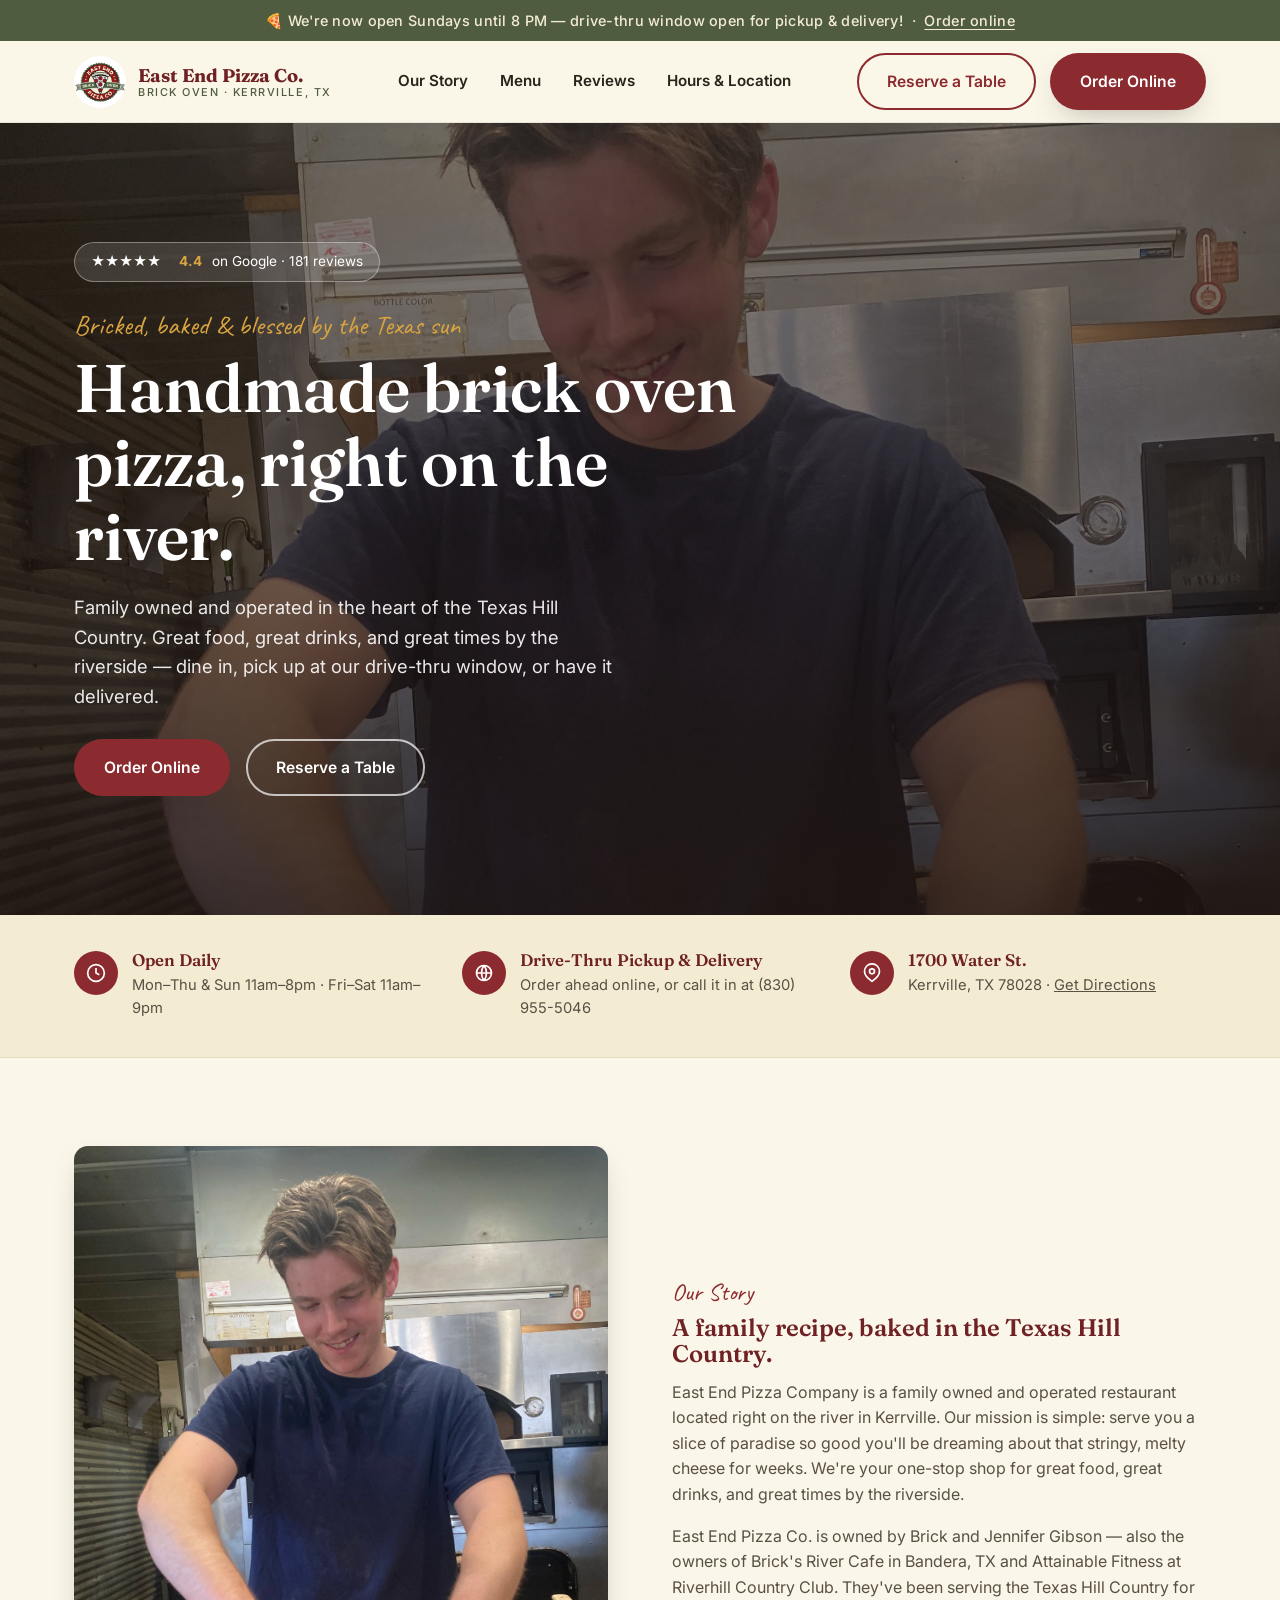
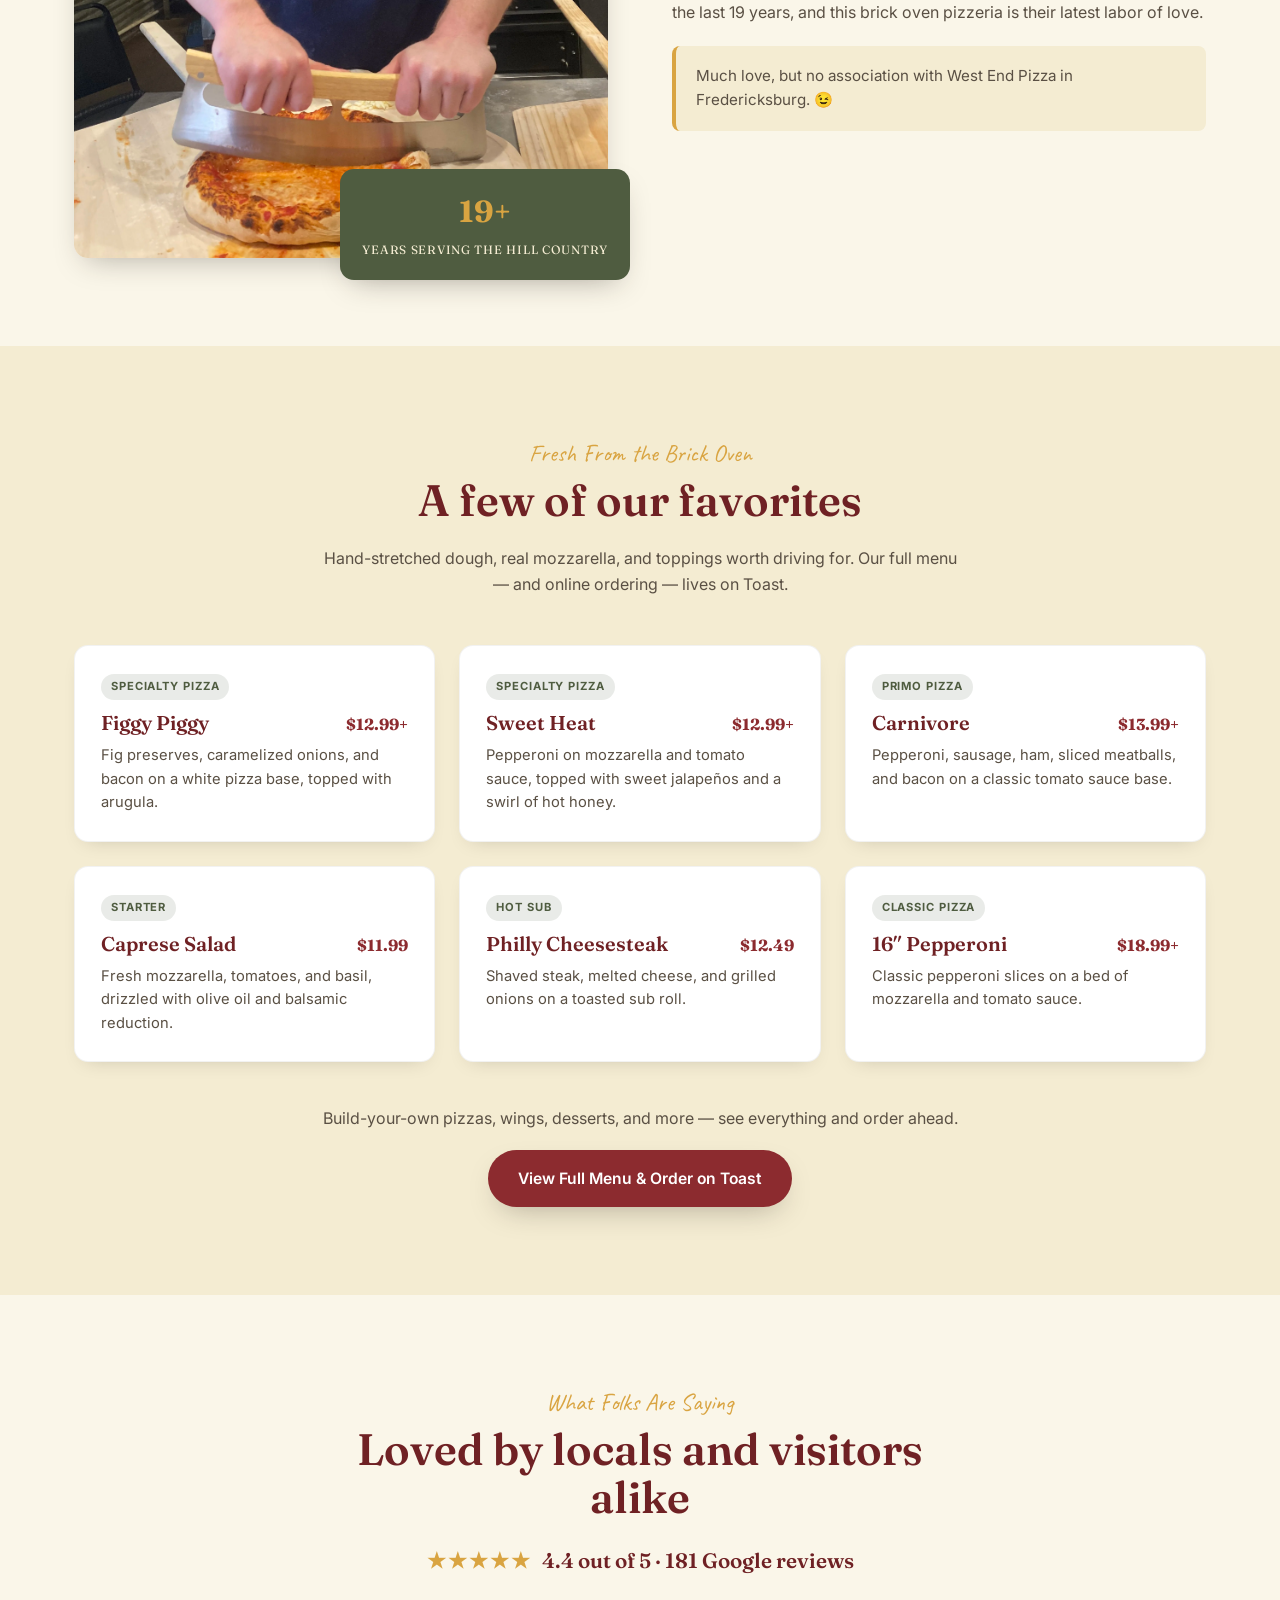
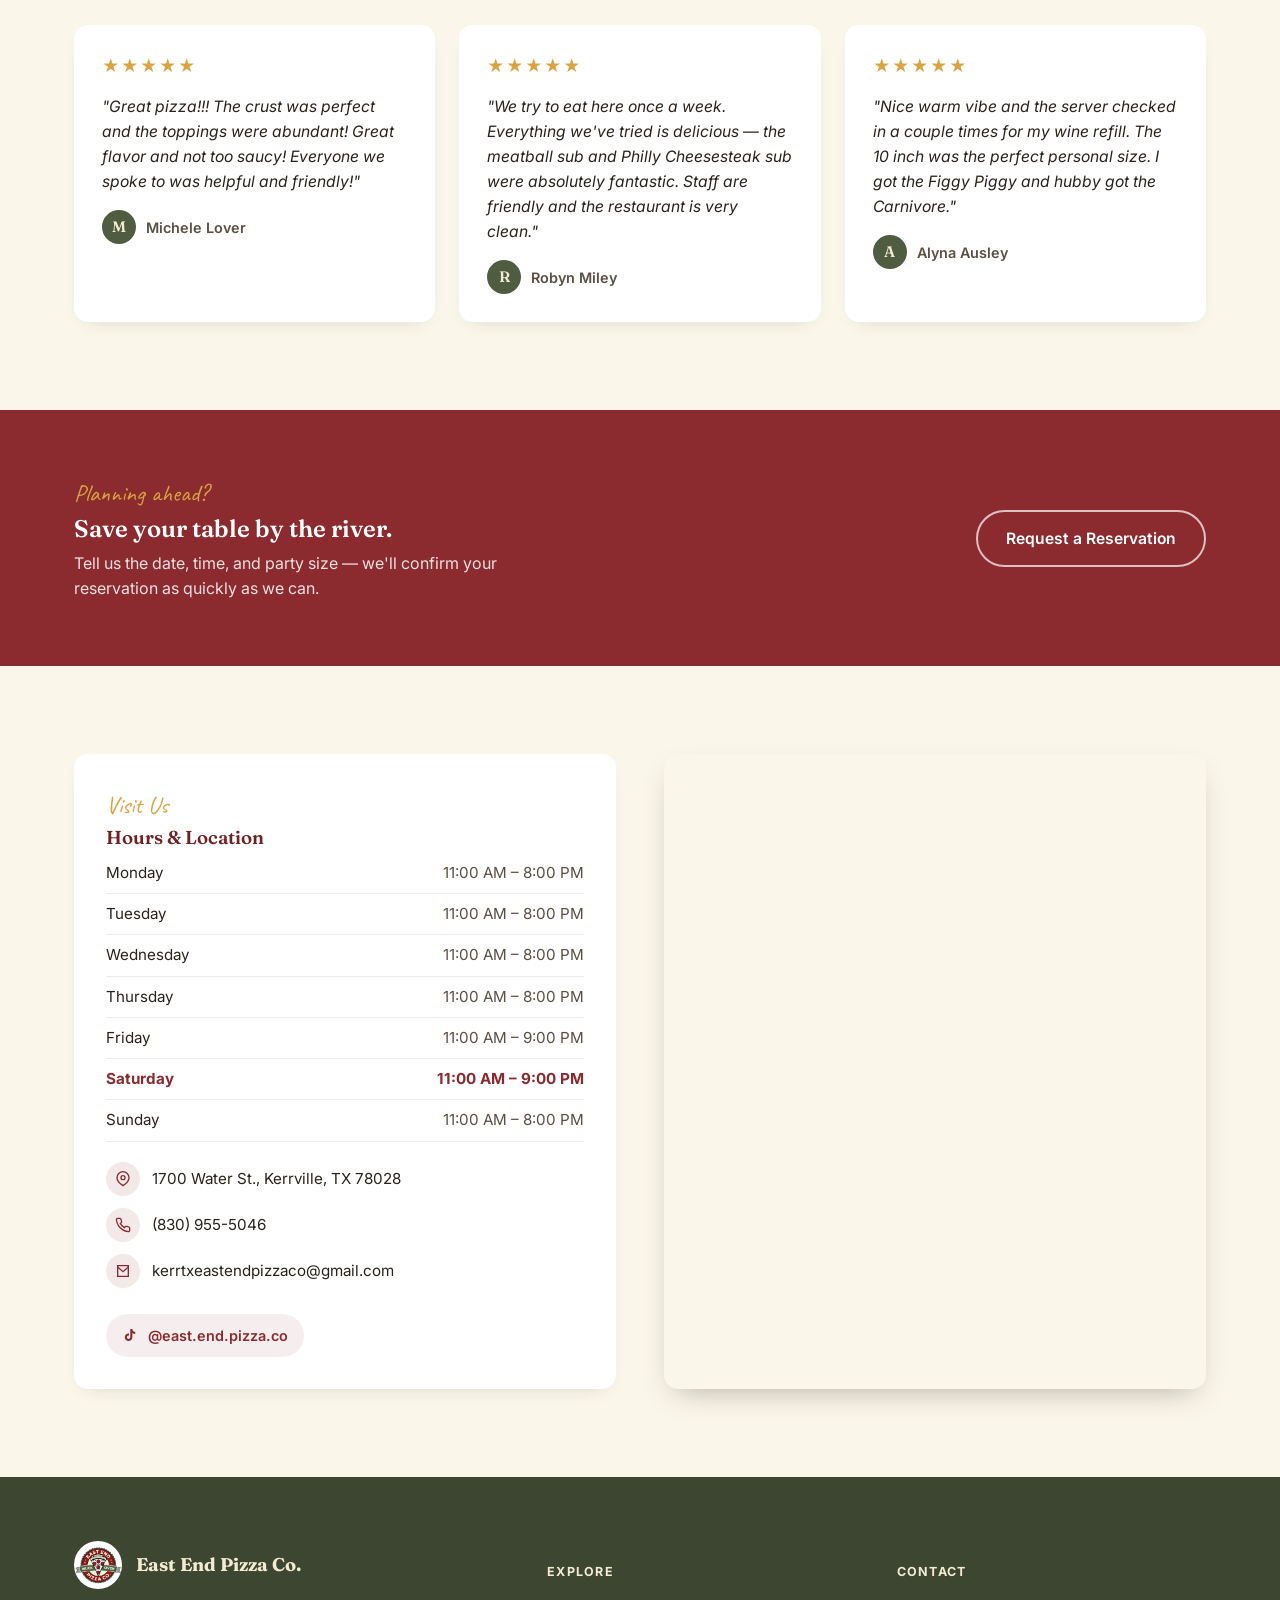
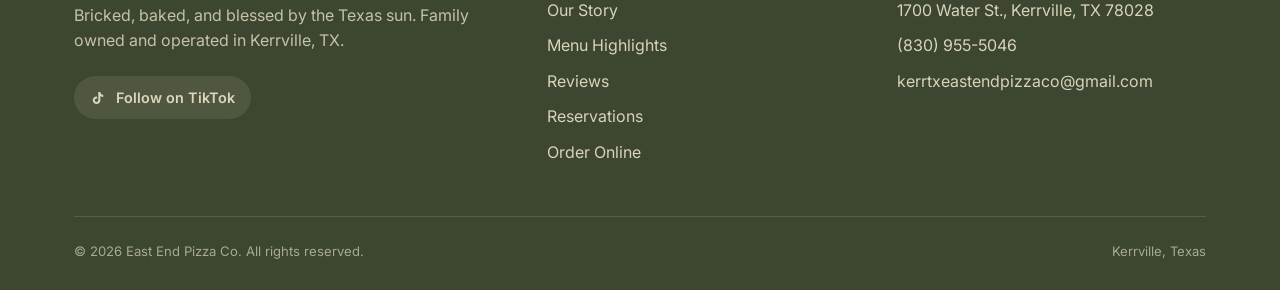
==== index.html @ e67f177a "Initial East End Pizza Co. website Static site rebuilt from the current Squarespace site as a baseli" ====
<!DOCTYPE html>
<html lang="en">
<head>
<meta charset="UTF-8">
<meta name="viewport" content="width=device-width, initial-scale=1.0">
<title>East End Pizza Co. | Brick Oven Pizza in Kerrville, TX</title>
<meta name="description" content="Family-owned brick oven pizza on the river in Kerrville, TX. Order online, reserve a table, or swing by for pizza, subs, salads, and more. Open daily.">
<link rel="icon" href="assets/img/logo.jpg">
<link rel="apple-touch-icon" href="assets/img/logo.jpg">
<link rel="stylesheet" href="css/style.css">
</head>
<body>

<div class="announce">
  🍕 We're now open Sundays until 8 PM — drive-thru window open for pickup &amp; delivery! &nbsp;·&nbsp;
  <a href="https://www.toasttab.com/east-end-pizza-company-1700-water-street" target="_blank" rel="noopener">Order online</a>
</div>

<header class="site-header">
  <div class="container">
    <a href="index.html" class="brand">
      <img src="assets/img/logo.jpg" alt="East End Pizza Co. logo">
      <span class="brand-text">East End Pizza Co.<span>Brick Oven &middot; Kerrville, TX</span></span>
    </a>

    <nav class="nav-links" id="navLinks">
      <a href="#about">Our Story</a>
      <a href="#menu">Menu</a>
      <a href="#reviews">Reviews</a>
      <a href="#location">Hours &amp; Location</a>
      <a href="reservations.html" class="nav-reserve-mobile">Reserve a Table</a>
    </nav>

    <div class="nav-cta">
      <a href="reservations.html" class="btn btn-outline">Reserve a Table</a>
      <a href="https://www.toasttab.com/east-end-pizza-company-1700-water-street" target="_blank" rel="noopener" class="btn btn-primary">Order Online</a>
      <button class="nav-toggle" id="navToggle" aria-label="Toggle menu"><span></span><span></span><span></span></button>
    </div>
  </div>
</header>

<section class="hero">
  <img src="assets/img/hero-making-pizza.jpg" alt="East End Pizza Co. cook hand-stretching fresh dough" class="hero-bg">
  <div class="container">
    <div class="hero-content">
      <span class="hero-badge">★★★★★ &nbsp;<strong>4.4</strong> on Google &middot; 181 reviews</span>
      <span class="eyebrow">Bricked, baked &amp; blessed by the Texas sun</span>
      <h1>Handmade brick oven pizza, right on the river.</h1>
      <p class="lead">Family owned and operated in the heart of the Texas Hill Country. Great food, great drinks, and great times by the riverside — dine in, pick up at our drive-thru window, or have it delivered.</p>
      <div class="hero-actions">
        <a href="https://www.toasttab.com/east-end-pizza-company-1700-water-street" target="_blank" rel="noopener" class="btn btn-primary">Order Online</a>
        <a href="reservations.html" class="btn btn-secondary">Reserve a Table</a>
      </div>
    </div>
  </div>
</section>

<section class="info-strip">
  <div class="container">
    <div class="info-item">
      <div class="icon">
        <svg width="20" height="20" viewBox="0 0 24 24" fill="none" stroke="currentColor" stroke-width="2"><circle cx="12" cy="12" r="10"/><path d="M12 6v6l4 2"/></svg>
      </div>
      <div>
        <h4>Open Daily</h4>
        <p>Mon&ndash;Thu &amp; Sun 11am&ndash;8pm &middot; Fri&ndash;Sat 11am&ndash;9pm</p>
      </div>
    </div>
    <div class="info-item">
      <div class="icon">
        <svg width="20" height="20" viewBox="0 0 24 24" fill="none" stroke="currentColor" stroke-width="2"><path d="M3 12h18M3 12a9 9 0 0 1 9-9m-9 9a9 9 0 0 0 9 9m0-18a9 9 0 0 1 9 9m-9-9c2 2.5 3 5.5 3 9s-1 6.5-3 9m0-18c-2 2.5-3 5.5-3 9s1 6.5 3 9m9-9a9 9 0 0 1-9 9"/></svg>
      </div>
      <div>
        <h4>Drive-Thru Pickup &amp; Delivery</h4>
        <p>Order ahead online, or call it in at (830) 955-5046</p>
      </div>
    </div>
    <div class="info-item">
      <div class="icon">
        <svg width="20" height="20" viewBox="0 0 24 24" fill="none" stroke="currentColor" stroke-width="2"><path d="M21 10c0 6-9 12-9 12s-9-6-9-12a9 9 0 0 1 18 0Z"/><circle cx="12" cy="10" r="3"/></svg>
      </div>
      <div>
        <h4>1700 Water St.</h4>
        <p>Kerrville, TX 78028 &middot; <a href="https://maps.google.com/?q=1700+Water+St+Kerrville+TX+78028" target="_blank" rel="noopener" style="text-decoration:underline;">Get Directions</a></p>
      </div>
    </div>
  </div>
</section>

<section class="section" id="about">
  <div class="container about-grid">
    <div class="about-img">
      <img src="assets/img/hero-making-pizza.jpg" alt="East End Pizza Co. team member stretching pizza dough in the kitchen">
      <div class="stat-pill">
        <strong>19+</strong>
        <span>Years serving the Hill Country</span>
      </div>
    </div>
    <div class="about-copy">
      <span class="eyebrow">Our Story</span>
      <h2>A family recipe, baked in the Texas Hill Country.</h2>
      <p>East End Pizza Company is a family owned and operated restaurant located right on the river in Kerrville. Our mission is simple: serve you a slice of paradise so good you'll be dreaming about that stringy, melty cheese for weeks. We're your one-stop shop for great food, great drinks, and great times by the riverside.</p>
      <p>East End Pizza Co. is owned by Brick and Jennifer Gibson &mdash; also the owners of Brick's River Cafe in Bandera, TX and Attainable Fitness at Riverhill Country Club. They've been serving the Texas Hill Country for the last 19 years, and this brick oven pizzeria is their latest labor of love.</p>
      <div class="owners-note">
        <p>Much love, but no association with West End Pizza in Fredericksburg. 😉</p>
      </div>
    </div>
  </div>
</section>

<section class="section section-alt" id="menu">
  <div class="container">
    <div class="section-head">
      <span class="eyebrow">Fresh From the Brick Oven</span>
      <h2>A few of our favorites</h2>
      <p>Hand-stretched dough, real mozzarella, and toppings worth driving for. Our full menu &mdash; and online ordering &mdash; lives on Toast.</p>
    </div>
    <div class="menu-grid">
      <div class="menu-card">
        <span class="tag">Specialty Pizza</span>
        <h3>Figgy Piggy <span class="price">$12.99+</span></h3>
        <p>Fig preserves, caramelized onions, and bacon on a white pizza base, topped with arugula.</p>
      </div>
      <div class="menu-card">
        <span class="tag">Specialty Pizza</span>
        <h3>Sweet Heat <span class="price">$12.99+</span></h3>
        <p>Pepperoni on mozzarella and tomato sauce, topped with sweet jalape&ntilde;os and a swirl of hot honey.</p>
      </div>
      <div class="menu-card">
        <span class="tag">Primo Pizza</span>
        <h3>Carnivore <span class="price">$13.99+</span></h3>
        <p>Pepperoni, sausage, ham, sliced meatballs, and bacon on a classic tomato sauce base.</p>
      </div>
      <div class="menu-card">
        <span class="tag">Starter</span>
        <h3>Caprese Salad <span class="price">$11.99</span></h3>
        <p>Fresh mozzarella, tomatoes, and basil, drizzled with olive oil and balsamic reduction.</p>
      </div>
      <div class="menu-card">
        <span class="tag">Hot Sub</span>
        <h3>Philly Cheesesteak <span class="price">$12.49</span></h3>
        <p>Shaved steak, melted cheese, and grilled onions on a toasted sub roll.</p>
      </div>
      <div class="menu-card">
        <span class="tag">Classic Pizza</span>
        <h3>16&Prime; Pepperoni <span class="price">$18.99+</span></h3>
        <p>Classic pepperoni slices on a bed of mozzarella and tomato sauce.</p>
      </div>
    </div>
    <div class="menu-cta">
      <p>Build-your-own pizzas, wings, desserts, and more &mdash; see everything and order ahead.</p>
      <a href="https://www.toasttab.com/east-end-pizza-company-1700-water-street" target="_blank" rel="noopener" class="btn btn-primary">View Full Menu &amp; Order on Toast</a>
    </div>
  </div>
</section>

<section class="section" id="reviews">
  <div class="container">
    <div class="section-head">
      <span class="eyebrow">What Folks Are Saying</span>
      <h2>Loved by locals and visitors alike</h2>
      <div class="rating-summary">
        <span class="stars">★★★★★</span> 4.4 out of 5 &middot; 181 Google reviews
      </div>
    </div>
    <div class="testimonial-grid">
      <div class="testimonial-card">
        <span class="stars">★★★★★</span>
        <p class="quote">"Great pizza!!! The crust was perfect and the toppings were abundant! Great flavor and not too saucy! Everyone we spoke to was helpful and friendly!"</p>
        <div class="author"><span class="avatar">M</span> Michele Lover</div>
      </div>
      <div class="testimonial-card">
        <span class="stars">★★★★★</span>
        <p class="quote">"We try to eat here once a week. Everything we've tried is delicious &mdash; the meatball sub and Philly Cheesesteak sub were absolutely fantastic. Staff are friendly and the restaurant is very clean."</p>
        <div class="author"><span class="avatar">R</span> Robyn Miley</div>
      </div>
      <div class="testimonial-card">
        <span class="stars">★★★★★</span>
        <p class="quote">"Nice warm vibe and the server checked in a couple times for my wine refill. The 10 inch was the perfect personal size. I got the Figgy Piggy and hubby got the Carnivore."</p>
        <div class="author"><span class="avatar">A</span> Alyna Ausley</div>
      </div>
    </div>
  </div>
</section>

<section class="reserve-band">
  <div class="container">
    <div>
      <span class="eyebrow">Planning ahead?</span>
      <h2>Save your table by the river.</h2>
      <p>Tell us the date, time, and party size — we'll confirm your reservation as quickly as we can.</p>
    </div>
    <a href="reservations.html" class="btn btn-secondary">Request a Reservation</a>
  </div>
</section>

<section class="section" id="location">
  <div class="container location-grid">
    <div class="location-card">
      <span class="eyebrow">Visit Us</span>
      <h3>Hours &amp; Location</h3>
      <table class="hours-table" id="hoursTable">
        <tr data-day="1"><td>Monday</td><td>11:00 AM &ndash; 8:00 PM</td></tr>
        <tr data-day="2"><td>Tuesday</td><td>11:00 AM &ndash; 8:00 PM</td></tr>
        <tr data-day="3"><td>Wednesday</td><td>11:00 AM &ndash; 8:00 PM</td></tr>
        <tr data-day="4"><td>Thursday</td><td>11:00 AM &ndash; 8:00 PM</td></tr>
        <tr data-day="5"><td>Friday</td><td>11:00 AM &ndash; 9:00 PM</td></tr>
        <tr data-day="6"><td>Saturday</td><td>11:00 AM &ndash; 9:00 PM</td></tr>
        <tr data-day="0"><td>Sunday</td><td>11:00 AM &ndash; 8:00 PM</td></tr>
      </table>

      <ul class="contact-list">
        <li>
          <span class="icon">
            <svg width="16" height="16" viewBox="0 0 24 24" fill="none" stroke="currentColor" stroke-width="2"><path d="M21 10c0 6-9 12-9 12s-9-6-9-12a9 9 0 0 1 18 0Z"/><circle cx="12" cy="10" r="3"/></svg>
          </span>
          1700 Water St., Kerrville, TX 78028
        </li>
        <li>
          <span class="icon">
            <svg width="16" height="16" viewBox="0 0 24 24" fill="none" stroke="currentColor" stroke-width="2"><path d="M22 16.92v3a2 2 0 0 1-2.18 2 19.79 19.79 0 0 1-8.63-3.07 19.5 19.5 0 0 1-6-6 19.79 19.79 0 0 1-3.07-8.67A2 2 0 0 1 4.11 2h3a2 2 0 0 1 2 1.72c.127.96.362 1.903.7 2.81a2 2 0 0 1-.45 2.11L8.09 9.91a16 16 0 0 0 6 6l1.27-1.27a2 2 0 0 1 2.11-.45c.907.338 1.85.573 2.81.7A2 2 0 0 1 22 16.92Z"/></svg>
          </span>
          <a href="tel:+18309555046">(830) 955-5046</a>
        </li>
        <li>
          <span class="icon">
            <svg width="16" height="16" viewBox="0 0 24 24" fill="none" stroke="currentColor" stroke-width="2"><path d="M4 4h16v16H4z"/><path d="m4 6 8 7 8-7"/></svg>
          </span>
          <a href="mailto:kerrtxeastendpizzaco@gmail.com">kerrtxeastendpizzaco@gmail.com</a>
        </li>
      </ul>

      <a href="https://www.tiktok.com/@east.end.pizza.co" target="_blank" rel="noopener" class="footer-social" style="background:rgba(140,43,47,0.08); color:var(--red);">
        <svg width="16" height="16" viewBox="0 0 24 24" fill="currentColor"><path d="M16.6 5.82s.51.5 0 0A4.278 4.278 0 0 1 15.54 3h-3.09v12.4a2.592 2.592 0 0 1-2.59 2.5c-1.42 0-2.6-1.16-2.6-2.6 0-1.72 1.66-3.01 3.37-2.48V9.66c-3.45-.46-6.47 2.22-6.47 5.64 0 3.33 2.76 5.7 5.69 5.7 3.14 0 5.69-2.55 5.69-5.7V9.01a7.35 7.35 0 0 0 4.3 1.38V7.3s-1.88.09-3.24-1.48Z"/></svg>
        @east.end.pizza.co
      </a>
    </div>

    <div class="map-wrap">
      <iframe
        src="https://www.google.com/maps?q=East+End+Pizza+Co,+1700+Water+St,+Kerrville,+TX+78028&output=embed"
        allowfullscreen="" loading="lazy" referrerpolicy="no-referrer-when-downgrade"
        title="Map to East End Pizza Co."></iframe>
    </div>
  </div>
</section>

<footer class="site-footer">
  <div class="container">
    <div class="footer-grid">
      <div>
        <div class="footer-brand">
          <img src="assets/img/logo.jpg" alt="East End Pizza Co. logo">
          <span>East End Pizza Co.</span>
        </div>
        <p>Bricked, baked, and blessed by the Texas sun. Family owned and operated in Kerrville, TX.</p>
        <a href="https://www.tiktok.com/@east.end.pizza.co" target="_blank" rel="noopener" class="footer-social">
          <svg width="16" height="16" viewBox="0 0 24 24" fill="currentColor"><path d="M16.6 5.82s.51.5 0 0A4.278 4.278 0 0 1 15.54 3h-3.09v12.4a2.592 2.592 0 0 1-2.59 2.5c-1.42 0-2.6-1.16-2.6-2.6 0-1.72 1.66-3.01 3.37-2.48V9.66c-3.45-.46-6.47 2.22-6.47 5.64 0 3.33 2.76 5.7 5.69 5.7 3.14 0 5.69-2.55 5.69-5.7V9.01a7.35 7.35 0 0 0 4.3 1.38V7.3s-1.88.09-3.24-1.48Z"/></svg>
          Follow on TikTok
        </a>
      </div>
      <div>
        <h5>Explore</h5>
        <ul class="footer-links">
          <li><a href="#about">Our Story</a></li>
          <li><a href="#menu">Menu Highlights</a></li>
          <li><a href="#reviews">Reviews</a></li>
          <li><a href="reservations.html">Reservations</a></li>
          <li><a href="https://www.toasttab.com/east-end-pizza-company-1700-water-street" target="_blank" rel="noopener">Order Online</a></li>
        </ul>
      </div>
      <div>
        <h5>Contact</h5>
        <ul class="footer-links">
          <li>1700 Water St., Kerrville, TX 78028</li>
          <li><a href="tel:+18309555046">(830) 955-5046</a></li>
          <li><a href="mailto:kerrtxeastendpizzaco@gmail.com">kerrtxeastendpizzaco@gmail.com</a></li>
        </ul>
      </div>
    </div>
    <div class="footer-bottom">
      <span>&copy; <span id="year"></span> East End Pizza Co. All rights reserved.</span>
      <span>Kerrville, Texas</span>
    </div>
  </div>
</footer>

<script src="js/main.js"></script>
</body>
</html>
---- css/style.css ----
/* East End Pizza Company — site styles */

@import url('https://fonts.googleapis.com/css2?family=Fraunces:ital,opsz,wght@0,9..144,400;0,9..144,500;0,9..144,600;0,9..144,700;1,9..144,500&family=Caveat:wght@500;600;700&family=Inter:wght@400;500;600;700&display=swap');

:root {
  --red: #8c2b2f;
  --red-dark: #6f2124;
  --green: #4f5c40;
  --green-dark: #3c4630;
  --cream: #f4ecd2;
  --cream-soft: #faf6e9;
  --gold: #d9a441;
  --ink: #2a231c;
  --ink-soft: #5a5044;
  --white: #ffffff;

  --font-display: 'Fraunces', serif;
  --font-script: 'Caveat', cursive;
  --font-body: 'Inter', sans-serif;

  --radius: 14px;
  --shadow: 0 12px 30px -12px rgba(42, 35, 28, 0.35);
  --container: 1180px;
}

* { box-sizing: border-box; }

html { scroll-behavior: smooth; }

body {
  margin: 0;
  font-family: var(--font-body);
  color: var(--ink);
  background: var(--cream-soft);
  line-height: 1.6;
  -webkit-font-smoothing: antialiased;
}

img { max-width: 100%; display: block; }

a { color: inherit; text-decoration: none; }

.container {
  width: 100%;
  max-width: var(--container);
  margin: 0 auto;
  padding: 0 24px;
}

h1, h2, h3, h4 {
  font-family: var(--font-display);
  font-weight: 600;
  line-height: 1.1;
  margin: 0 0 0.5em;
  color: var(--red-dark);
}

.eyebrow {
  font-family: var(--font-script);
  font-size: 1.5rem;
  color: var(--gold);
  display: block;
  margin-bottom: 0.15em;
}

p { margin: 0 0 1em; color: var(--ink-soft); }

.section {
  padding: 88px 0;
}

.section-head {
  text-align: center;
  max-width: 640px;
  margin: 0 auto 48px;
}

.section-head h2 { font-size: clamp(2rem, 3.5vw, 2.75rem); }

.section-alt {
  background: var(--cream);
}

/* Buttons */
.btn {
  display: inline-flex;
  align-items: center;
  justify-content: center;
  gap: 8px;
  padding: 14px 28px;
  border-radius: 999px;
  font-weight: 600;
  font-size: 0.98rem;
  border: 2px solid transparent;
  cursor: pointer;
  transition: transform 0.15s ease, box-shadow 0.15s ease, background 0.15s ease, color 0.15s ease;
  white-space: nowrap;
}
.btn:hover { transform: translateY(-2px); }

.btn-primary {
  background: var(--red);
  color: var(--white);
  box-shadow: var(--shadow);
}
.btn-primary:hover { background: var(--red-dark); }

.btn-secondary {
  background: transparent;
  color: var(--white);
  border-color: rgba(255,255,255,0.7);
}
.btn-secondary:hover { background: rgba(255,255,255,0.12); }

.btn-outline {
  background: transparent;
  color: var(--red);
  border-color: var(--red);
}
.btn-outline:hover { background: var(--red); color: var(--white); }

.btn-block { width: 100%; }

/* Announcement bar */
.announce {
  background: var(--green);
  color: var(--cream);
  font-size: 0.9rem;
  font-weight: 500;
  text-align: center;
  padding: 9px 16px;
  letter-spacing: 0.02em;
}
.announce a { text-decoration: underline; text-underline-offset: 3px; }

/* Header */
.site-header {
  position: sticky;
  top: 0;
  z-index: 50;
  background: rgba(250, 246, 233, 0.92);
  backdrop-filter: saturate(180%) blur(8px);
  border-bottom: 1px solid rgba(42,35,28,0.08);
}

.site-header .container {
  display: flex;
  align-items: center;
  justify-content: space-between;
  padding-top: 12px;
  padding-bottom: 12px;
}

.brand {
  display: flex;
  align-items: center;
  gap: 12px;
}
.brand img { height: 52px; width: 52px; border-radius: 50%; }
.brand-text {
  font-family: var(--font-display);
  font-weight: 700;
  font-size: 1.15rem;
  color: var(--red-dark);
  line-height: 1.15;
}
.brand-text span {
  display: block;
  font-family: var(--font-body);
  font-weight: 500;
  font-size: 0.68rem;
  letter-spacing: 0.14em;
  text-transform: uppercase;
  color: var(--green);
}

.nav-links {
  display: flex;
  align-items: center;
  gap: 32px;
  font-weight: 600;
  font-size: 0.95rem;
}
.nav-links a:not(.btn) {
  color: var(--ink);
  position: relative;
  padding: 4px 0;
}
.nav-links a:not(.btn):hover { color: var(--red); }

.nav-cta { display: flex; align-items: center; gap: 14px; }

.nav-reserve-mobile { display: none; }

.nav-toggle {
  display: none;
  background: none;
  border: none;
  cursor: pointer;
  padding: 8px;
}
.nav-toggle span {
  display: block;
  width: 26px;
  height: 3px;
  margin: 5px 0;
  background: var(--ink);
  border-radius: 2px;
}

/* Hero */
.hero {
  position: relative;
  min-height: 88vh;
  display: flex;
  align-items: center;
  color: var(--white);
  overflow: hidden;
}
.hero::before {
  content: "";
  position: absolute;
  inset: 0;
  background:
    linear-gradient(180deg, rgba(30,20,16,0.55) 0%, rgba(30,20,16,0.65) 55%, rgba(30,20,16,0.85) 100%);
  z-index: 1;
}
.hero-bg {
  position: absolute;
  inset: 0;
  width: 100%;
  height: 100%;
  object-fit: cover;
  object-position: center 25%;
}
.hero .container {
  position: relative;
  z-index: 2;
}
.hero-content { max-width: 680px; }
.hero-content .eyebrow { color: var(--gold); font-size: 1.7rem; }
.hero-content h1 {
  color: var(--white);
  font-size: clamp(2.6rem, 6vw, 4.2rem);
  margin-bottom: 0.3em;
}
.hero-content p.lead {
  color: rgba(255,255,255,0.9);
  font-size: 1.15rem;
  max-width: 540px;
}
.hero-actions {
  display: flex;
  gap: 16px;
  flex-wrap: wrap;
  margin-top: 28px;
}

.hero-badge {
  display: inline-flex;
  align-items: center;
  gap: 10px;
  background: rgba(255,255,255,0.12);
  border: 1px solid rgba(255,255,255,0.35);
  padding: 8px 16px;
  border-radius: 999px;
  font-size: 0.85rem;
  margin-bottom: 22px;
}
.hero-badge strong { color: var(--gold); }

/* Info strip */
.info-strip {
  background: var(--cream);
  border-bottom: 1px solid rgba(42,35,28,0.08);
}
.info-strip .container {
  display: grid;
  grid-template-columns: repeat(3, 1fr);
  gap: 32px;
  padding: 36px 24px;
}
.info-item { display: flex; gap: 14px; align-items: flex-start; }
.info-item .icon {
  flex: none;
  width: 44px; height: 44px;
  border-radius: 50%;
  background: var(--red);
  color: var(--white);
  display: flex; align-items: center; justify-content: center;
  font-size: 1.2rem;
}
.info-item h4 { margin: 0 0 4px; font-size: 1.05rem; color: var(--red-dark); }
.info-item p { margin: 0; font-size: 0.92rem; }

/* About */
.about-grid {
  display: grid;
  grid-template-columns: 1fr 1fr;
  gap: 64px;
  align-items: center;
}
.about-img {
  position: relative;
}
.about-img img {
  border-radius: var(--radius);
  box-shadow: var(--shadow);
}
.about-img .stat-pill {
  position: absolute;
  bottom: -22px;
  right: -22px;
  background: var(--green);
  color: var(--cream);
  padding: 18px 22px;
  border-radius: var(--radius);
  box-shadow: var(--shadow);
  text-align: center;
  font-family: var(--font-display);
}
.about-img .stat-pill strong { display: block; font-size: 1.9rem; color: var(--gold); }
.about-img .stat-pill span { font-size: 0.75rem; letter-spacing: 0.06em; text-transform: uppercase; }

.about-copy .eyebrow { color: var(--red); }

.owners-note {
  margin-top: 20px;
  padding: 18px 20px;
  background: var(--cream);
  border-left: 4px solid var(--gold);
  border-radius: 8px;
  font-size: 0.95rem;
}
.owners-note p { margin: 0; }

/* Menu highlights */
.menu-grid {
  display: grid;
  grid-template-columns: repeat(3, 1fr);
  gap: 24px;
}
.menu-card {
  background: var(--white);
  border-radius: var(--radius);
  padding: 26px;
  box-shadow: 0 8px 20px -12px rgba(42,35,28,0.25);
  border: 1px solid rgba(42,35,28,0.06);
  transition: transform 0.15s ease, box-shadow 0.15s ease;
}
.menu-card:hover { transform: translateY(-4px); box-shadow: var(--shadow); }
.menu-card .tag {
  display: inline-block;
  font-size: 0.7rem;
  font-weight: 700;
  letter-spacing: 0.08em;
  text-transform: uppercase;
  color: var(--green);
  background: rgba(79,92,64,0.12);
  padding: 4px 10px;
  border-radius: 999px;
  margin-bottom: 12px;
}
.menu-card h3 {
  font-size: 1.25rem;
  display: flex;
  justify-content: space-between;
  gap: 10px;
  align-items: baseline;
}
.menu-card .price { color: var(--red); font-weight: 700; font-size: 1rem; white-space: nowrap; }
.menu-card p { font-size: 0.92rem; margin-bottom: 0; }

.menu-cta { text-align: center; margin-top: 44px; }
.menu-cta p { margin-bottom: 18px; }

/* Testimonials */
.rating-summary {
  display: flex;
  align-items: center;
  justify-content: center;
  gap: 10px;
  margin-bottom: 8px;
  font-family: var(--font-display);
  font-weight: 600;
  font-size: 1.3rem;
  color: var(--red-dark);
}
.stars { color: var(--gold); letter-spacing: 2px; }

.testimonial-grid {
  display: grid;
  grid-template-columns: repeat(3, 1fr);
  gap: 24px;
}
.testimonial-card {
  background: var(--white);
  border-radius: var(--radius);
  padding: 28px;
  box-shadow: 0 8px 20px -12px rgba(42,35,28,0.2);
}
.testimonial-card .stars { display: block; margin-bottom: 14px; font-size: 1.05rem; }
.testimonial-card p.quote {
  font-style: italic;
  color: var(--ink);
  font-size: 0.98rem;
}
.testimonial-card .author {
  display: flex;
  align-items: center;
  gap: 10px;
  margin-top: 16px;
  font-weight: 600;
  font-size: 0.9rem;
  color: var(--ink-soft);
}
.testimonial-card .avatar {
  width: 34px; height: 34px; border-radius: 50%;
  background: var(--green);
  color: var(--cream);
  display: flex; align-items: center; justify-content: center;
  font-family: var(--font-display);
  font-size: 0.95rem;
}

/* Reservation CTA band */
.reserve-band {
  background: var(--red);
  color: var(--white);
  position: relative;
  overflow: hidden;
}
.reserve-band .container {
  display: flex;
  align-items: center;
  justify-content: space-between;
  gap: 32px;
  flex-wrap: wrap;
  padding: 64px 24px;
}
.reserve-band h2 { color: var(--white); margin-bottom: 8px; }
.reserve-band p { color: rgba(255,255,255,0.85); margin: 0; max-width: 460px; }
.reserve-band .eyebrow { color: var(--gold); }

/* Location */
.location-grid {
  display: grid;
  grid-template-columns: 1fr 1fr;
  gap: 48px;
  align-items: stretch;
}
.hours-table {
  width: 100%;
  border-collapse: collapse;
  font-size: 0.95rem;
}
.hours-table td { padding: 8px 0; border-bottom: 1px solid rgba(42,35,28,0.08); }
.hours-table td:last-child { text-align: right; color: var(--ink-soft); }
.hours-table tr.today td { color: var(--red); font-weight: 700; }

.location-card {
  background: var(--white);
  border-radius: var(--radius);
  padding: 32px;
  box-shadow: 0 8px 20px -12px rgba(42,35,28,0.2);
}
.location-card h3 { margin-bottom: 4px; }
.contact-list { list-style: none; padding: 0; margin: 20px 0; }
.contact-list li {
  display: flex;
  gap: 12px;
  align-items: center;
  margin-bottom: 12px;
  font-size: 0.95rem;
}
.contact-list .icon {
  width: 34px; height: 34px; border-radius: 50%;
  background: rgba(140,43,47,0.1);
  color: var(--red);
  display: flex; align-items: center; justify-content: center;
  flex: none;
  font-size: 1rem;
}
.map-wrap {
  border-radius: var(--radius);
  overflow: hidden;
  box-shadow: var(--shadow);
  min-height: 340px;
}
.map-wrap iframe { width: 100%; height: 100%; min-height: 340px; border: 0; display: block; }

/* Footer */
.site-footer {
  background: var(--green-dark);
  color: rgba(244,236,210,0.85);
  padding: 64px 0 28px;
}
.footer-grid {
  display: grid;
  grid-template-columns: 1.4fr 1fr 1fr;
  gap: 40px;
  padding-bottom: 40px;
  border-bottom: 1px solid rgba(244,236,210,0.15);
}
.site-footer p { color: rgba(244,236,210,0.75); }

.footer-brand { display: flex; gap: 14px; align-items: center; margin-bottom: 14px; }
.footer-brand img { height: 48px; width: 48px; border-radius: 50%; }
.footer-brand span {
  font-family: var(--font-display);
  font-weight: 700;
  font-size: 1.15rem;
  color: var(--cream);
}
.site-footer h5 {
  color: var(--cream);
  font-family: var(--font-body);
  font-size: 0.78rem;
  letter-spacing: 0.1em;
  text-transform: uppercase;
  margin-bottom: 16px;
}
.footer-links { list-style: none; padding: 0; margin: 0; }
.footer-links li { margin-bottom: 10px; }
.footer-links a:hover { color: var(--cream); }
.footer-social {
  display: inline-flex;
  align-items: center;
  gap: 10px;
  background: rgba(244,236,210,0.1);
  padding: 10px 16px;
  border-radius: 999px;
  margin-top: 6px;
  font-weight: 600;
  font-size: 0.9rem;
}
.footer-social:hover { background: rgba(244,236,210,0.18); }
.footer-bottom {
  display: flex;
  justify-content: space-between;
  align-items: center;
  flex-wrap: wrap;
  gap: 12px;
  padding-top: 24px;
  font-size: 0.82rem;
  color: rgba(244,236,210,0.6);
}

/* Reservation page */
.page-hero {
  background: var(--green);
  color: var(--cream);
  padding: 64px 0 48px;
  text-align: center;
}
.page-hero .eyebrow { color: var(--gold); }
.page-hero h1 { color: var(--white); font-size: clamp(2.2rem, 4vw, 3rem); margin-bottom: 10px; }
.page-hero p { color: rgba(244,236,210,0.85); max-width: 560px; margin: 0 auto; }

.reservation-wrap {
  display: grid;
  grid-template-columns: 1.1fr 0.9fr;
  gap: 48px;
  align-items: flex-start;
}

.res-form {
  background: var(--white);
  border-radius: var(--radius);
  padding: 36px;
  box-shadow: var(--shadow);
}
.form-row { display: grid; grid-template-columns: 1fr 1fr; gap: 18px; }
.form-group { margin-bottom: 18px; }
.form-group label {
  display: block;
  font-weight: 600;
  font-size: 0.88rem;
  margin-bottom: 6px;
  color: var(--ink);
}
.form-group .required { color: var(--red); }
.form-group input,
.form-group select,
.form-group textarea {
  width: 100%;
  padding: 12px 14px;
  border: 1.5px solid rgba(42,35,28,0.18);
  border-radius: 10px;
  font-family: var(--font-body);
  font-size: 0.95rem;
  background: var(--cream-soft);
  color: var(--ink);
  transition: border-color 0.15s ease;
}
.form-group input:focus,
.form-group select:focus,
.form-group textarea:focus {
  outline: none;
  border-color: var(--red);
  background: var(--white);
}
.form-group textarea { resize: vertical; min-height: 100px; }
.form-note { font-size: 0.82rem; color: var(--ink-soft); margin-top: 10px; }

.form-status {
  display: none;
  padding: 14px 16px;
  border-radius: 10px;
  font-size: 0.92rem;
  margin-bottom: 18px;
}
.form-status.success { display: block; background: rgba(79,92,64,0.12); color: var(--green-dark); }
.form-status.error { display: block; background: rgba(140,43,47,0.1); color: var(--red-dark); }

.res-sidebar > * + * { margin-top: 24px; }
.res-info-card {
  background: var(--cream);
  border-radius: var(--radius);
  padding: 26px;
}
.res-info-card h3 { font-size: 1.15rem; margin-bottom: 10px; }
.res-info-card p { font-size: 0.92rem; margin-bottom: 10px; }
.res-info-card a.phone {
  font-family: var(--font-display);
  font-size: 1.4rem;
  color: var(--red);
  font-weight: 600;
}

/* Utilities */
.text-center { text-align: center; }
.mt-0 { margin-top: 0; }

/* Responsive */
@media (max-width: 980px) {
  .about-grid, .location-grid, .reservation-wrap { grid-template-columns: 1fr; }
  .menu-grid, .testimonial-grid { grid-template-columns: repeat(2, 1fr); }
  .info-strip .container { grid-template-columns: 1fr; gap: 20px; }
  .footer-grid { grid-template-columns: 1fr 1fr; }
  .about-img .stat-pill { right: 12px; }
}

@media (max-width: 720px) {
  .nav-links { position: fixed; top: 78px; left: 0; right: 0; background: var(--cream-soft); flex-direction: column; align-items: flex-start; gap: 0; padding: 12px 24px 24px; box-shadow: 0 12px 20px -12px rgba(0,0,0,0.2); transform: translateY(-8px); opacity: 0; pointer-events: none; transition: all 0.2s ease; }
  .nav-links.open { transform: translateY(0); opacity: 1; pointer-events: auto; }
  .nav-links a:not(.btn) { padding: 12px 0; width: 100%; border-bottom: 1px solid rgba(42,35,28,0.08); }
  .nav-reserve-mobile { display: block; font-weight: 700; color: var(--red); }
  .nav-cta .btn-outline { display: none; }
  .nav-toggle { display: block; }
  .menu-grid, .testimonial-grid { grid-template-columns: 1fr; }
  .footer-grid { grid-template-columns: 1fr; }
  .form-row { grid-template-columns: 1fr; }
  .reserve-band .container { flex-direction: column; text-align: center; }
  .hero { min-height: 92vh; }
}
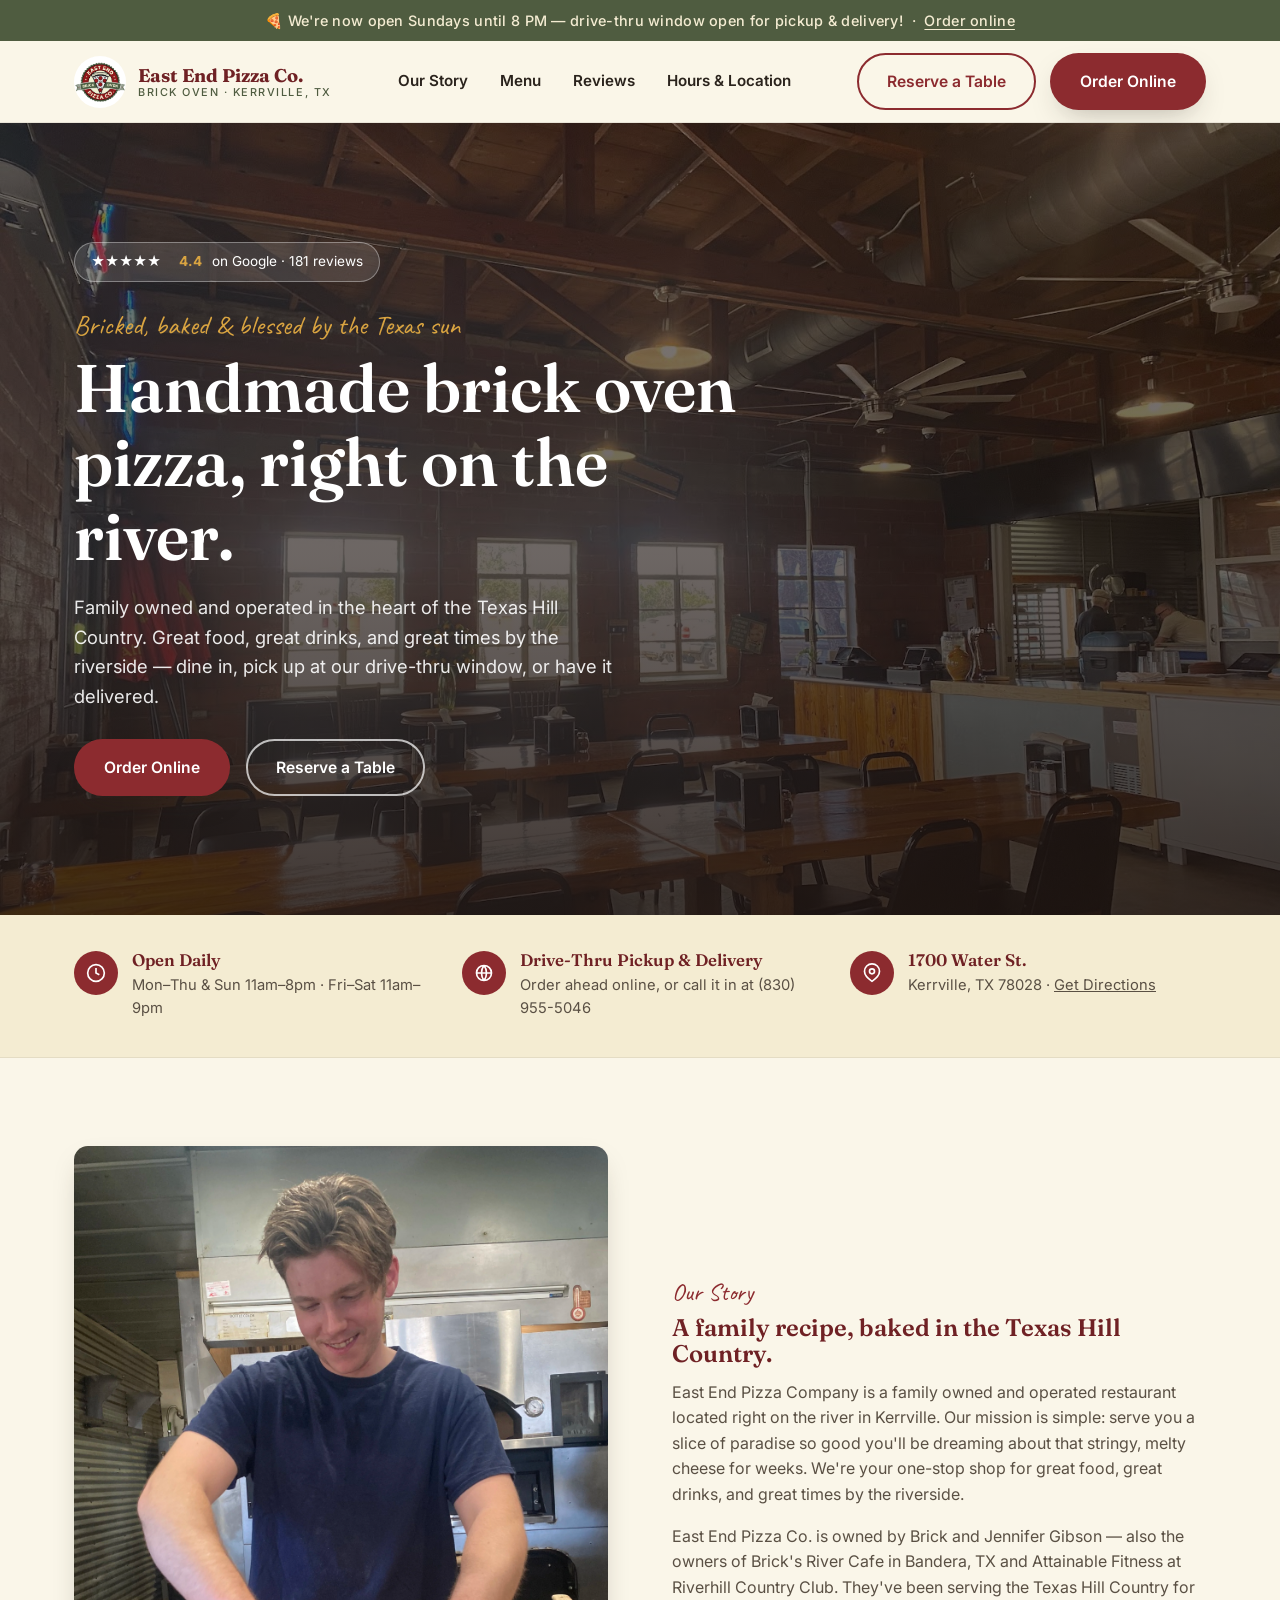
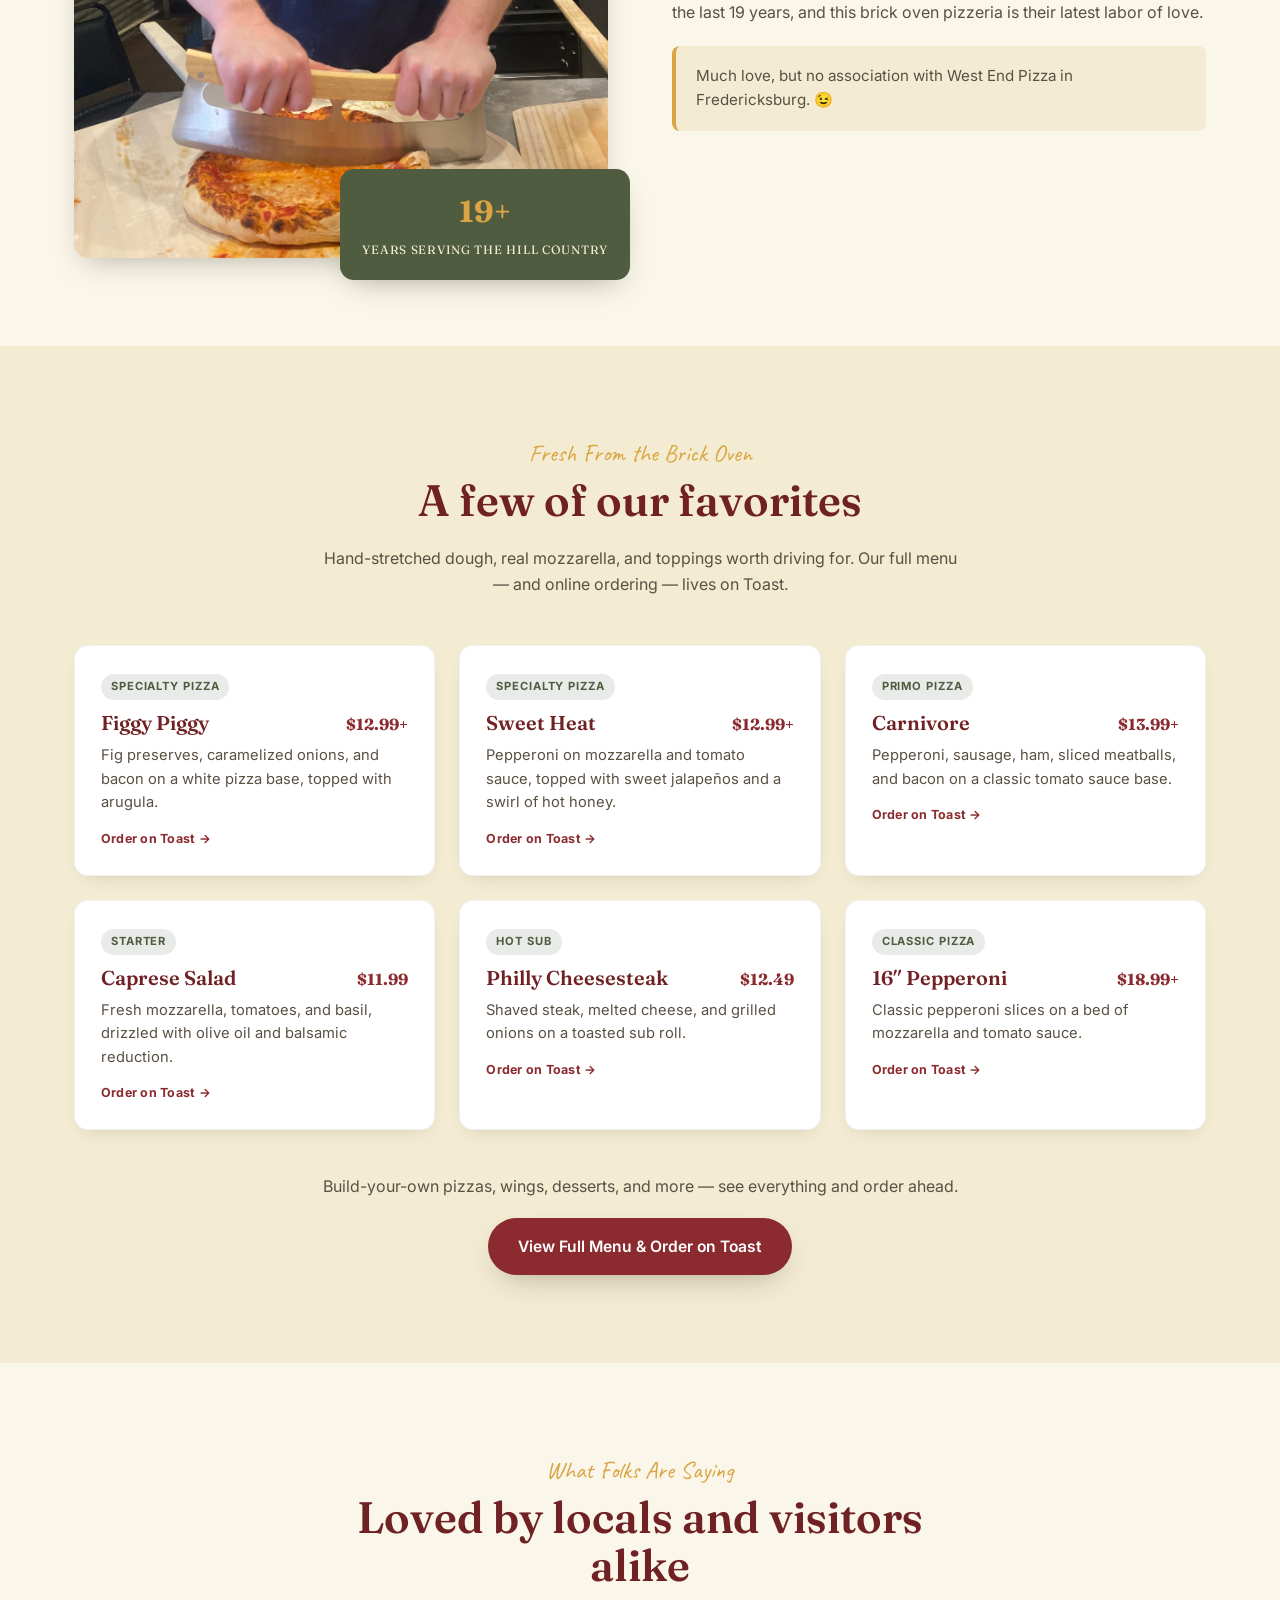
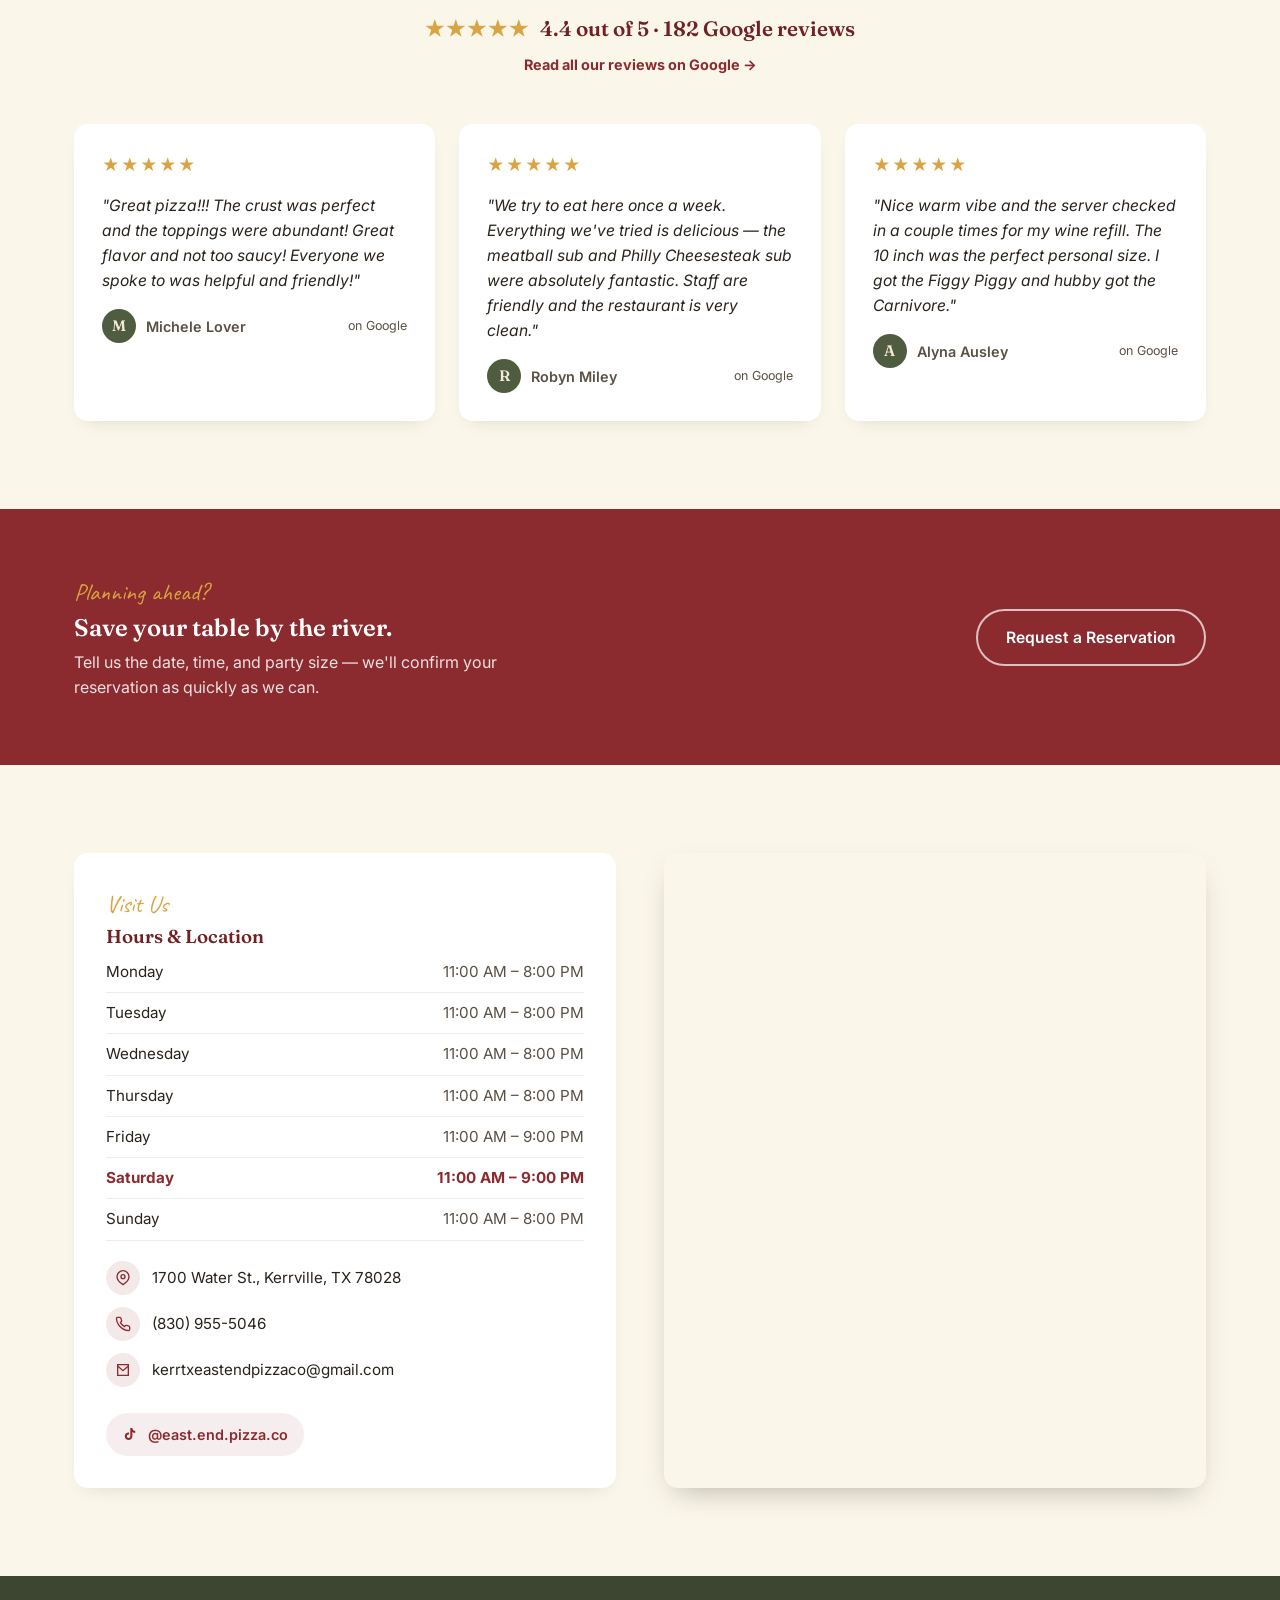
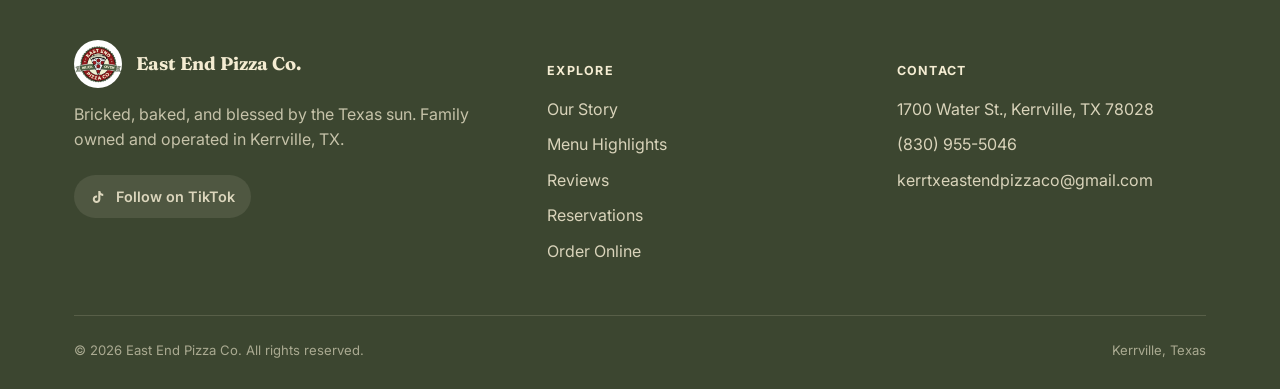
==== commit 2368627d: "Link menu highlights to Toast items, reviews to Google, swap header photo - Menu-highlight cards now" ====
--- a/index.html
+++ b/index.html
@@ -40,7 +40,7 @@
 </header>
 
 <section class="hero">
-  <img src="assets/img/hero-making-pizza.jpg" alt="East End Pizza Co. cook hand-stretching fresh dough" class="hero-bg">
+  <img src="assets/img/dining-room.jpg" alt="Inside East End Pizza Co.'s brick-walled dining room in Kerrville, TX" class="hero-bg">
   <div class="container">
     <div class="hero-content">
       <span class="hero-badge">★★★★★ &nbsp;<strong>4.4</strong> on Google &middot; 181 reviews</span>
@@ -90,7 +90,7 @@
 <section class="section" id="about">
   <div class="container about-grid">
     <div class="about-img">
-      <img src="assets/img/hero-making-pizza.jpg" alt="East End Pizza Co. team member stretching pizza dough in the kitchen">
+      <img src="assets/img/hero-making-pizza.jpg" alt="Nick stretching pizza dough in the East End Pizza Co. kitchen">
       <div class="stat-pill">
         <strong>19+</strong>
         <span>Years serving the Hill Country</span>
@@ -116,36 +116,42 @@
       <p>Hand-stretched dough, real mozzarella, and toppings worth driving for. Our full menu &mdash; and online ordering &mdash; lives on Toast.</p>
     </div>
     <div class="menu-grid">
-      <div class="menu-card">
+      <a class="menu-card" href="https://order.toasttab.com/online/east-end-pizza-company-1700-water-street/item-10-figgy-piggy_14092c29-8c30-4fb9-a6a2-592cbfaf8eb7" target="_blank" rel="noopener">
         <span class="tag">Specialty Pizza</span>
         <h3>Figgy Piggy <span class="price">$12.99+</span></h3>
         <p>Fig preserves, caramelized onions, and bacon on a white pizza base, topped with arugula.</p>
-      </div>
-      <div class="menu-card">
+        <span class="menu-card-cta">Order on Toast &rarr;</span>
+      </a>
+      <a class="menu-card" href="https://order.toasttab.com/online/east-end-pizza-company-1700-water-street/item-10-sweet-heat_9bbf4bf7-4448-42c5-a772-d6be62d76e09" target="_blank" rel="noopener">
         <span class="tag">Specialty Pizza</span>
         <h3>Sweet Heat <span class="price">$12.99+</span></h3>
         <p>Pepperoni on mozzarella and tomato sauce, topped with sweet jalape&ntilde;os and a swirl of hot honey.</p>
-      </div>
-      <div class="menu-card">
+        <span class="menu-card-cta">Order on Toast &rarr;</span>
+      </a>
+      <a class="menu-card" href="https://order.toasttab.com/online/east-end-pizza-company-1700-water-street/item-10-carnivore_46246bfa-39f4-4d15-9556-3160338b0d3c" target="_blank" rel="noopener">
         <span class="tag">Primo Pizza</span>
         <h3>Carnivore <span class="price">$13.99+</span></h3>
         <p>Pepperoni, sausage, ham, sliced meatballs, and bacon on a classic tomato sauce base.</p>
-      </div>
-      <div class="menu-card">
+        <span class="menu-card-cta">Order on Toast &rarr;</span>
+      </a>
+      <a class="menu-card" href="https://order.toasttab.com/online/east-end-pizza-company-1700-water-street/item-caprese-salad_1fb44582-e6c9-4b35-b056-e13f43b9a921" target="_blank" rel="noopener">
         <span class="tag">Starter</span>
         <h3>Caprese Salad <span class="price">$11.99</span></h3>
         <p>Fresh mozzarella, tomatoes, and basil, drizzled with olive oil and balsamic reduction.</p>
-      </div>
-      <div class="menu-card">
+        <span class="menu-card-cta">Order on Toast &rarr;</span>
+      </a>
+      <a class="menu-card" href="https://order.toasttab.com/online/east-end-pizza-company-1700-water-street/item-philly-cheesesteak-sub_c4c1aa56-3fab-4fde-94e8-caacc25a4aff" target="_blank" rel="noopener">
         <span class="tag">Hot Sub</span>
         <h3>Philly Cheesesteak <span class="price">$12.49</span></h3>
         <p>Shaved steak, melted cheese, and grilled onions on a toasted sub roll.</p>
-      </div>
-      <div class="menu-card">
+        <span class="menu-card-cta">Order on Toast &rarr;</span>
+      </a>
+      <a class="menu-card" href="https://order.toasttab.com/online/east-end-pizza-company-1700-water-street/item-16-pepperoni_ae81aefb-e369-4e56-ba70-1b6cc808be98" target="_blank" rel="noopener">
         <span class="tag">Classic Pizza</span>
         <h3>16&Prime; Pepperoni <span class="price">$18.99+</span></h3>
         <p>Classic pepperoni slices on a bed of mozzarella and tomato sauce.</p>
-      </div>
+        <span class="menu-card-cta">Order on Toast &rarr;</span>
+      </a>
     </div>
     <div class="menu-cta">
       <p>Build-your-own pizzas, wings, desserts, and more &mdash; see everything and order ahead.</p>
@@ -160,25 +166,26 @@
       <span class="eyebrow">What Folks Are Saying</span>
       <h2>Loved by locals and visitors alike</h2>
       <div class="rating-summary">
-        <span class="stars">★★★★★</span> 4.4 out of 5 &middot; 181 Google reviews
-      </div>
+        <span class="stars">★★★★★</span> 4.4 out of 5 &middot; 182 Google reviews
+      </div>
+      <a class="reviews-link" href="https://www.google.com/maps/place/East+End+Pizza+Co./@30.0358014,-99.1358318,17z/data=!3m1!4b1!4m6!3m5!1s0x865be300354092bf:0xbd9b4a4aaf1dc090!8m2!3d30.0358014!4d-99.1358318!16s%2Fg%2F11x2wx5tgn" target="_blank" rel="noopener">Read all our reviews on Google &rarr;</a>
     </div>
     <div class="testimonial-grid">
-      <div class="testimonial-card">
+      <a class="testimonial-card" href="https://www.google.com/maps/place/East+End+Pizza+Co./@30.0358014,-99.1358318,17z/data=!3m1!4b1!4m6!3m5!1s0x865be300354092bf:0xbd9b4a4aaf1dc090!8m2!3d30.0358014!4d-99.1358318!16s%2Fg%2F11x2wx5tgn" target="_blank" rel="noopener">
         <span class="stars">★★★★★</span>
         <p class="quote">"Great pizza!!! The crust was perfect and the toppings were abundant! Great flavor and not too saucy! Everyone we spoke to was helpful and friendly!"</p>
-        <div class="author"><span class="avatar">M</span> Michele Lover</div>
-      </div>
-      <div class="testimonial-card">
+        <div class="author"><span class="avatar">M</span> Michele Lover <span class="review-src">on Google</span></div>
+      </a>
+      <a class="testimonial-card" href="https://www.google.com/maps/place/East+End+Pizza+Co./@30.0358014,-99.1358318,17z/data=!3m1!4b1!4m6!3m5!1s0x865be300354092bf:0xbd9b4a4aaf1dc090!8m2!3d30.0358014!4d-99.1358318!16s%2Fg%2F11x2wx5tgn" target="_blank" rel="noopener">
         <span class="stars">★★★★★</span>
         <p class="quote">"We try to eat here once a week. Everything we've tried is delicious &mdash; the meatball sub and Philly Cheesesteak sub were absolutely fantastic. Staff are friendly and the restaurant is very clean."</p>
-        <div class="author"><span class="avatar">R</span> Robyn Miley</div>
-      </div>
-      <div class="testimonial-card">
+        <div class="author"><span class="avatar">R</span> Robyn Miley <span class="review-src">on Google</span></div>
+      </a>
+      <a class="testimonial-card" href="https://www.google.com/maps/place/East+End+Pizza+Co./@30.0358014,-99.1358318,17z/data=!3m1!4b1!4m6!3m5!1s0x865be300354092bf:0xbd9b4a4aaf1dc090!8m2!3d30.0358014!4d-99.1358318!16s%2Fg%2F11x2wx5tgn" target="_blank" rel="noopener">
         <span class="stars">★★★★★</span>
         <p class="quote">"Nice warm vibe and the server checked in a couple times for my wine refill. The 10 inch was the perfect personal size. I got the Figgy Piggy and hubby got the Carnivore."</p>
-        <div class="author"><span class="avatar">A</span> Alyna Ausley</div>
-      </div>
+        <div class="author"><span class="avatar">A</span> Alyna Ausley <span class="review-src">on Google</span></div>
+      </a>
     </div>
   </div>
 </section>
--- a/css/style.css
+++ b/css/style.css
@@ -341,14 +341,26 @@
   gap: 24px;
 }
 .menu-card {
+  display: block;
   background: var(--white);
   border-radius: var(--radius);
   padding: 26px;
   box-shadow: 0 8px 20px -12px rgba(42,35,28,0.25);
   border: 1px solid rgba(42,35,28,0.06);
   transition: transform 0.15s ease, box-shadow 0.15s ease;
+  text-decoration: none;
+  color: inherit;
 }
 .menu-card:hover { transform: translateY(-4px); box-shadow: var(--shadow); }
+.menu-card-cta {
+  display: block;
+  margin-top: 14px;
+  font-size: 0.78rem;
+  font-weight: 700;
+  letter-spacing: 0.02em;
+  color: var(--red);
+}
+.menu-card:hover .menu-card-cta { text-decoration: underline; }
 .menu-card .tag {
   display: inline-block;
   font-size: 0.7rem;
@@ -387,6 +399,15 @@
   color: var(--red-dark);
 }
 .stars { color: var(--gold); letter-spacing: 2px; }
+.reviews-link {
+  display: block;
+  text-align: center;
+  font-weight: 700;
+  font-size: 0.9rem;
+  color: var(--red);
+  margin-bottom: 8px;
+}
+.reviews-link:hover { text-decoration: underline; }
 
 .testimonial-grid {
   display: grid;
@@ -394,11 +415,16 @@
   gap: 24px;
 }
 .testimonial-card {
+  display: block;
   background: var(--white);
   border-radius: var(--radius);
   padding: 28px;
   box-shadow: 0 8px 20px -12px rgba(42,35,28,0.2);
-}
+  text-decoration: none;
+  color: inherit;
+  transition: transform 0.15s ease, box-shadow 0.15s ease;
+}
+.testimonial-card:hover { transform: translateY(-4px); box-shadow: var(--shadow); }
 .testimonial-card .stars { display: block; margin-bottom: 14px; font-size: 1.05rem; }
 .testimonial-card p.quote {
   font-style: italic;
@@ -421,6 +447,12 @@
   display: flex; align-items: center; justify-content: center;
   font-family: var(--font-display);
   font-size: 0.95rem;
+}
+.testimonial-card .review-src {
+  font-weight: 400;
+  font-size: 0.78rem;
+  color: var(--ink-soft);
+  margin-left: auto;
 }
 
 /* Reservation CTA band */
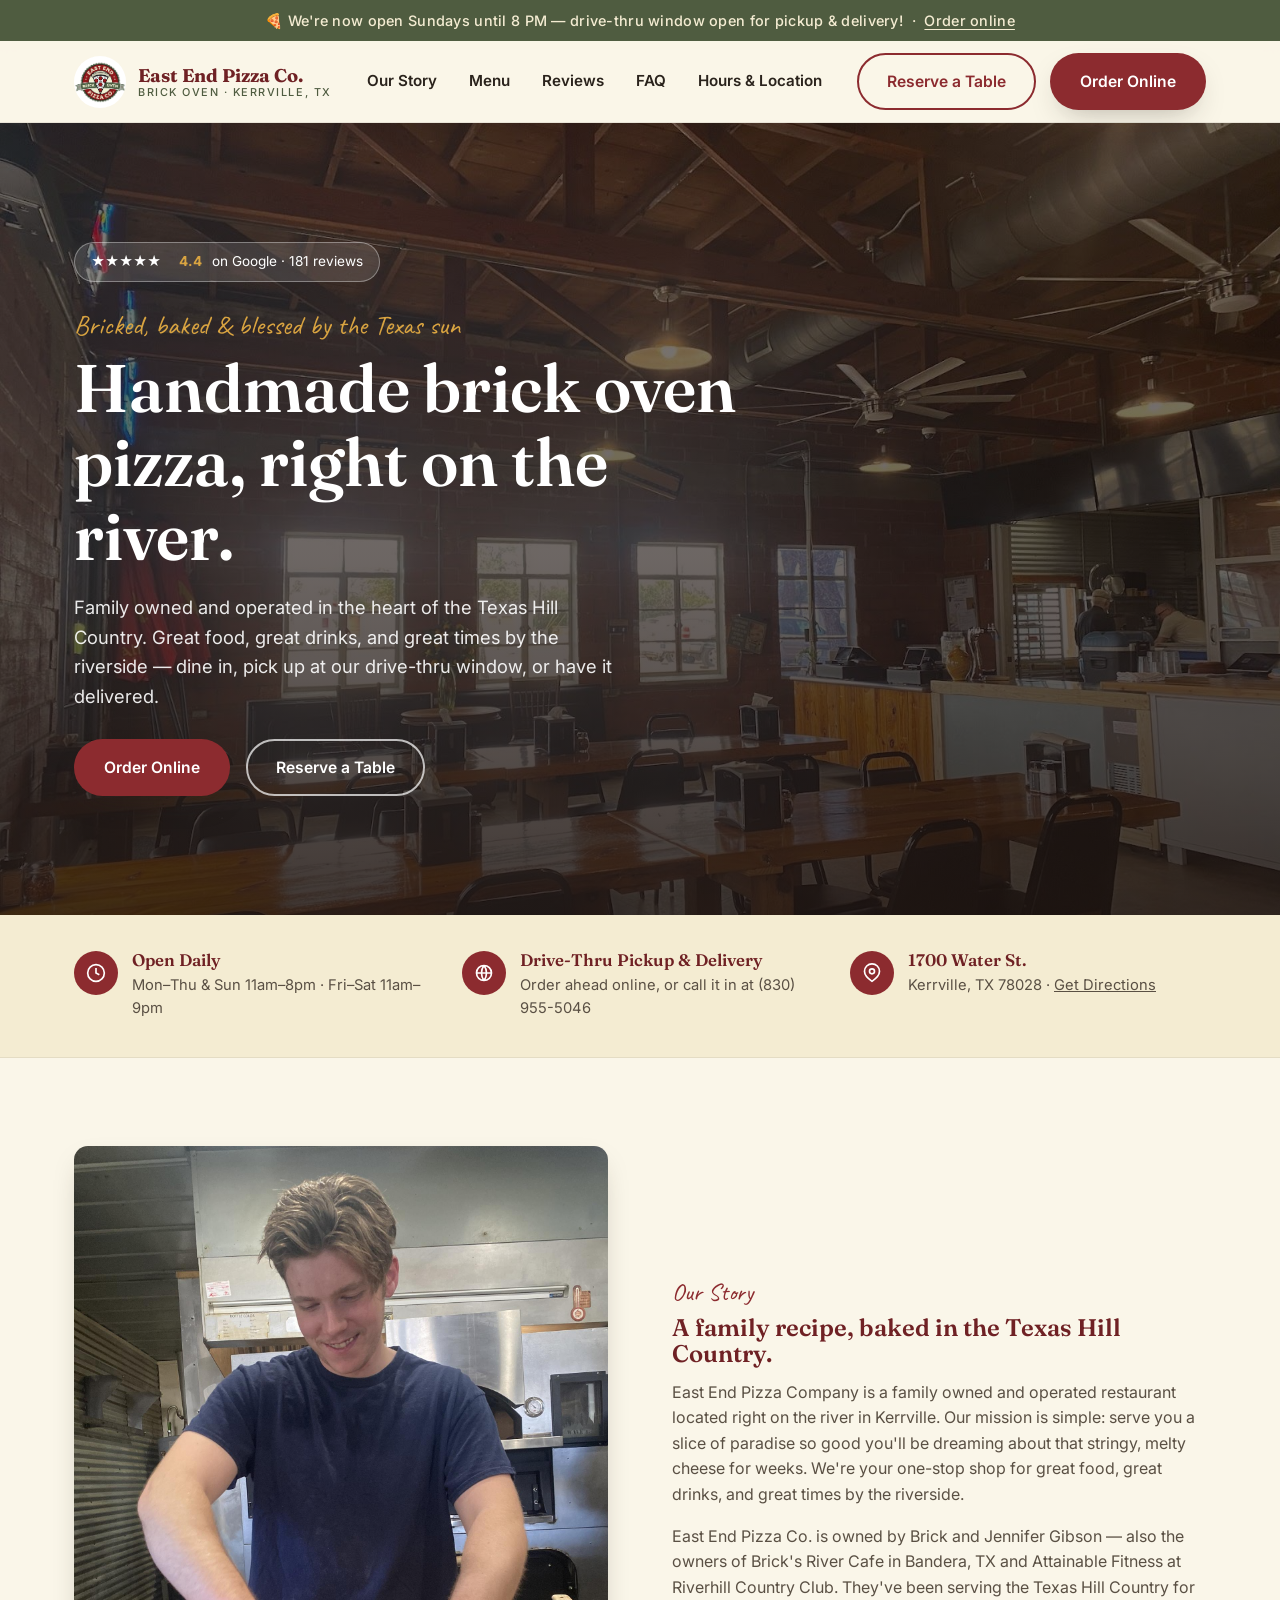
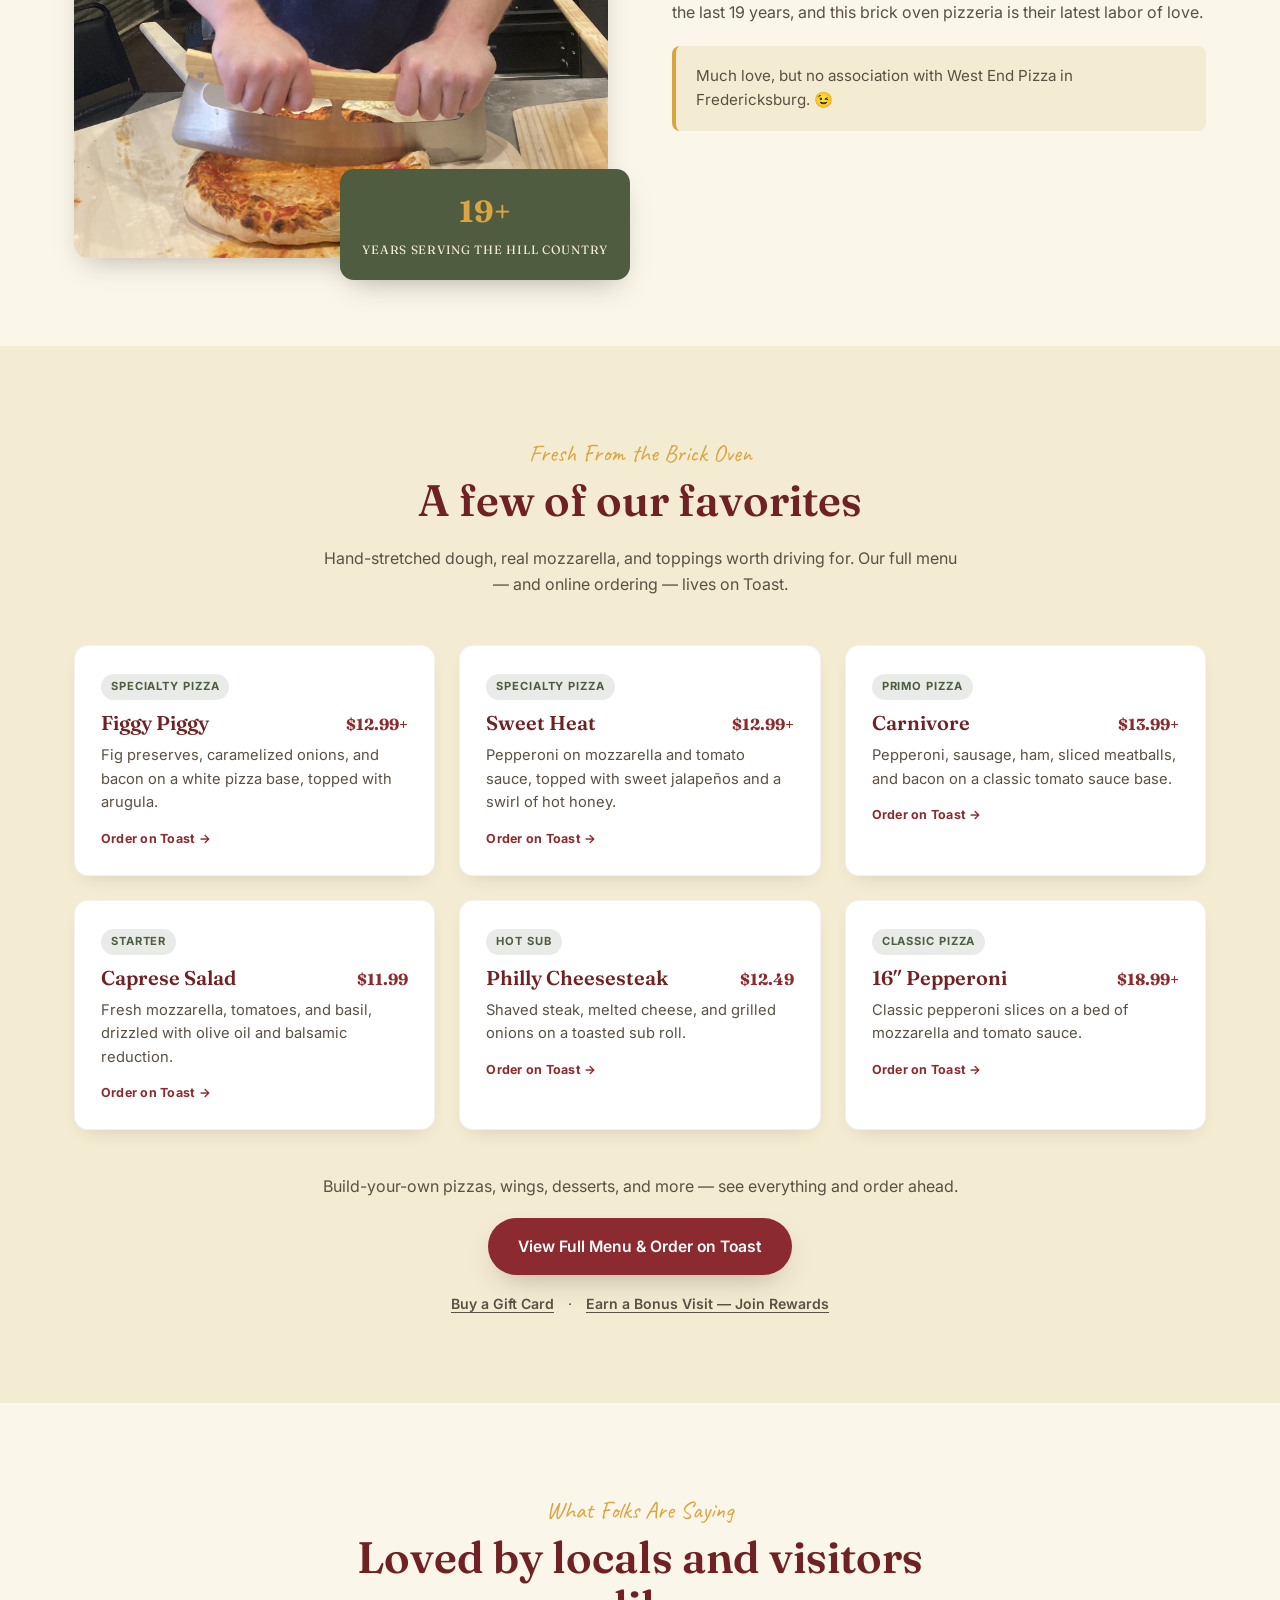
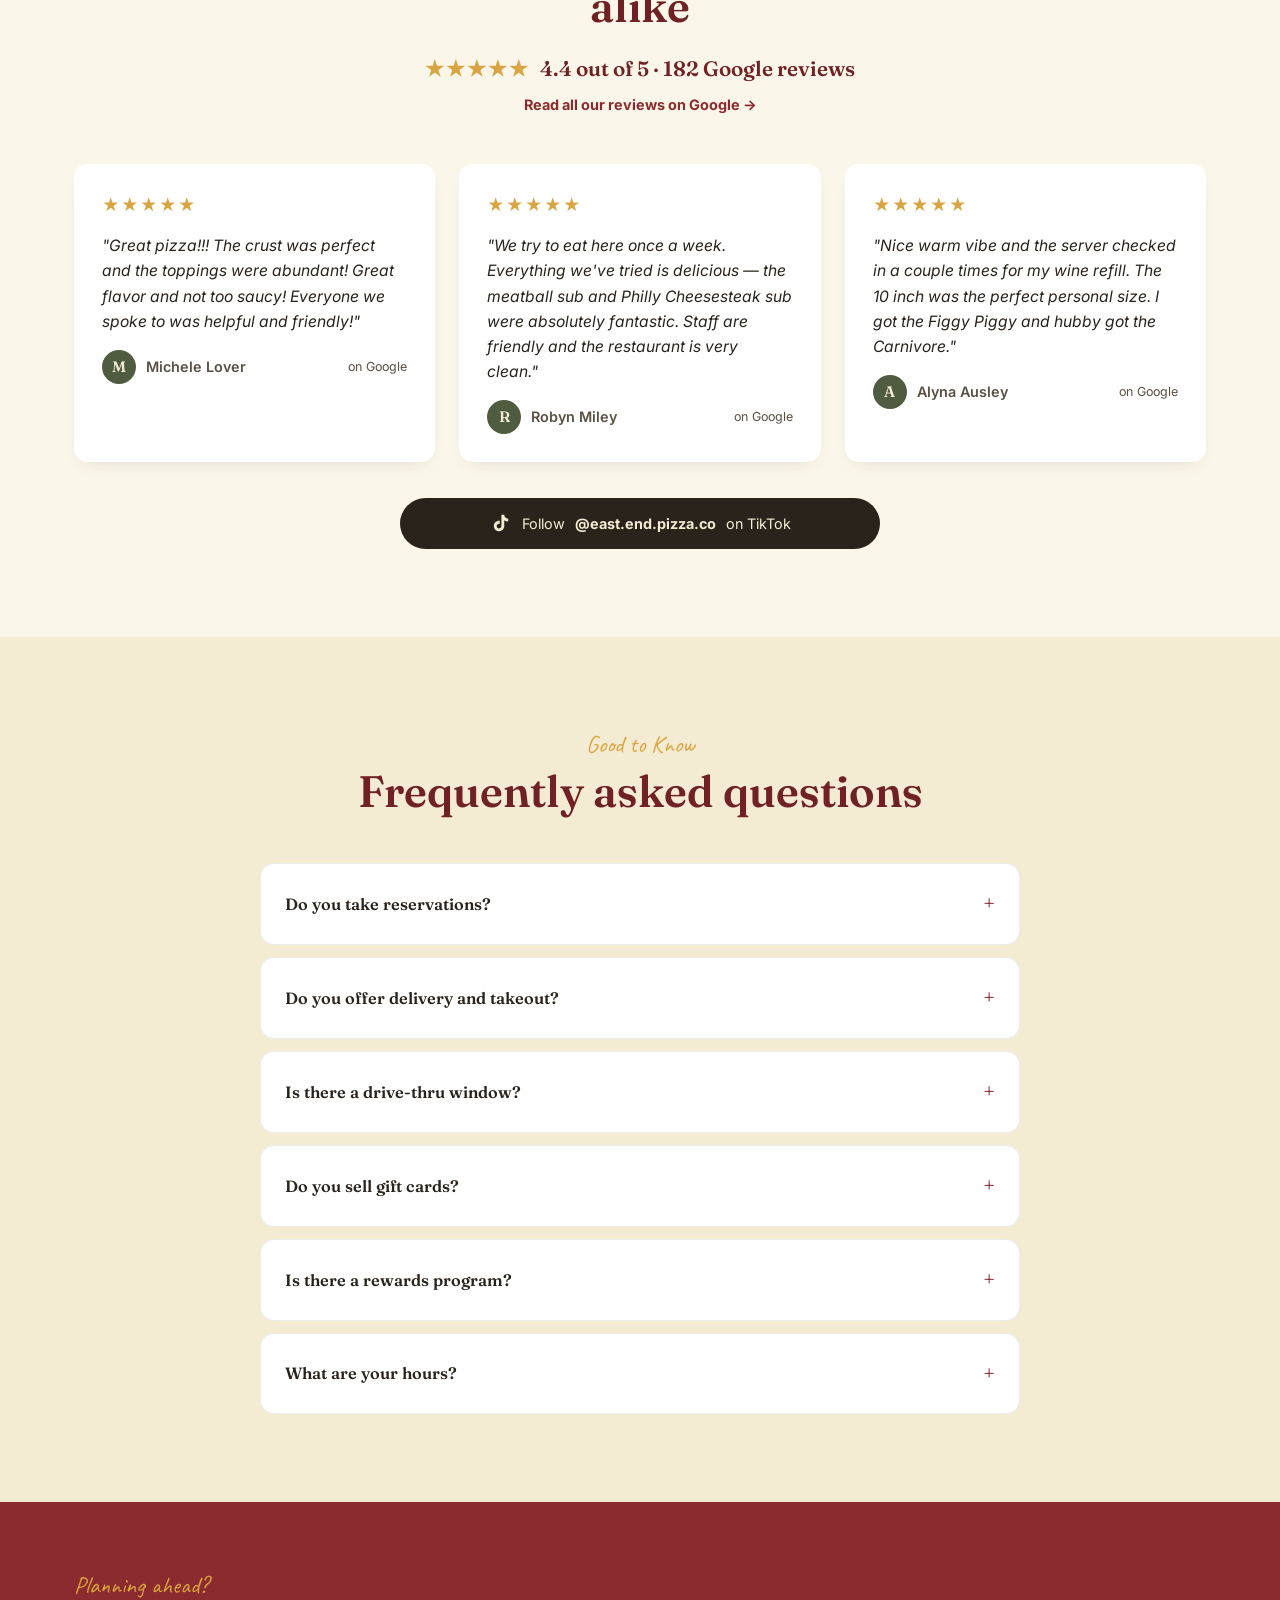
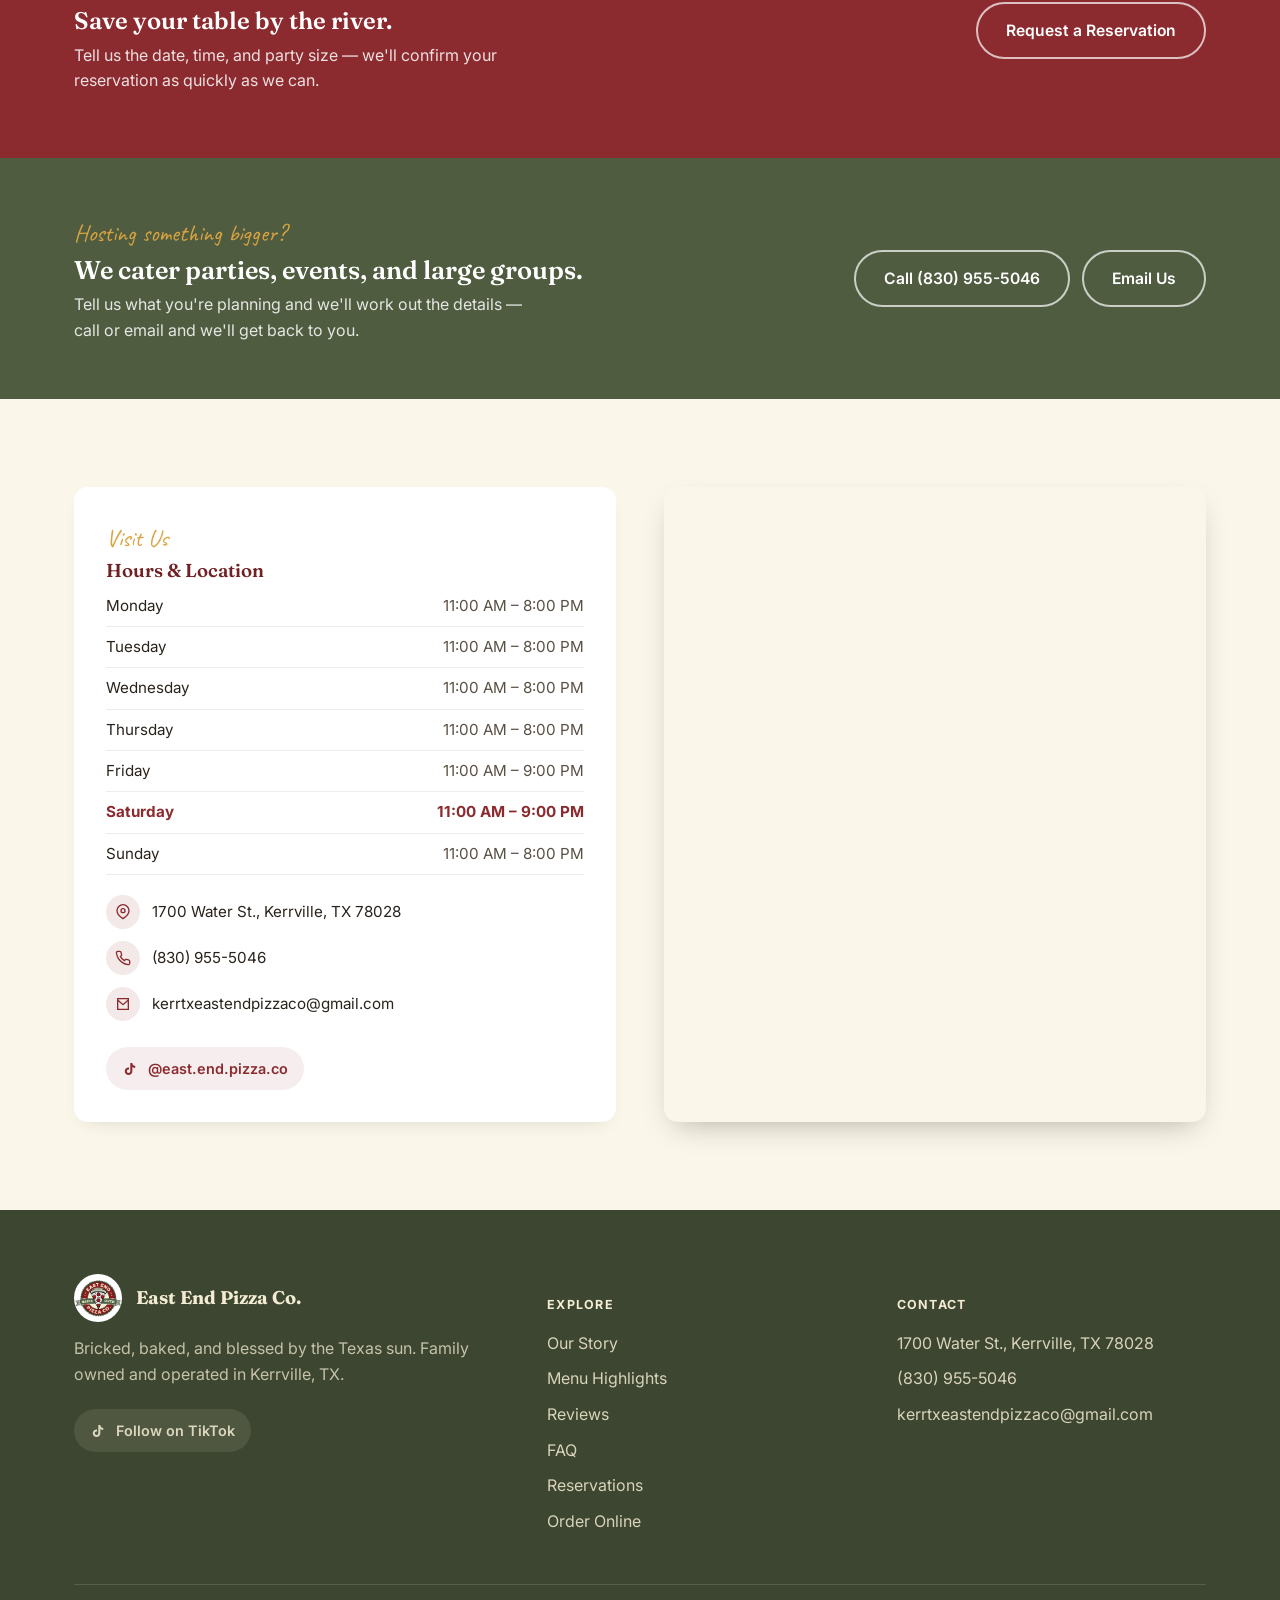
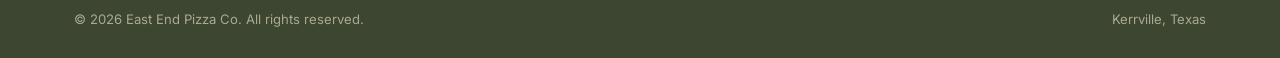
==== commit 189b0eb1: "Implement site-analysis recommendations: SEO, performance, conversion features SEO & domain: - Add C" ====
--- a/index.html
+++ b/index.html
@@ -5,11 +5,72 @@
 <meta name="viewport" content="width=device-width, initial-scale=1.0">
 <title>East End Pizza Co. | Brick Oven Pizza in Kerrville, TX</title>
 <meta name="description" content="Family-owned brick oven pizza on the river in Kerrville, TX. Order online, reserve a table, or swing by for pizza, subs, salads, and more. Open daily.">
-<link rel="icon" href="assets/img/logo.jpg">
-<link rel="apple-touch-icon" href="assets/img/logo.jpg">
+<link rel="canonical" href="https://kerrtxeastendpizzaco.com/">
+
+<meta property="og:type" content="restaurant">
+<meta property="og:site_name" content="East End Pizza Co.">
+<meta property="og:title" content="East End Pizza Co. | Brick Oven Pizza in Kerrville, TX">
+<meta property="og:description" content="Family-owned brick oven pizza on the river in Kerrville, TX. Order online, reserve a table, or swing by for pizza, subs, salads, and more. Open daily.">
+<meta property="og:url" content="https://kerrtxeastendpizzaco.com/">
+<meta property="og:image" content="https://kerrtxeastendpizzaco.com/assets/img/dining-room.jpg">
+<meta property="og:image:width" content="1600">
+<meta property="og:image:height" content="1200">
+<meta property="og:locale" content="en_US">
+<meta name="twitter:card" content="summary_large_image">
+<meta name="twitter:title" content="East End Pizza Co. | Brick Oven Pizza in Kerrville, TX">
+<meta name="twitter:description" content="Family-owned brick oven pizza on the river in Kerrville, TX. Order online, reserve a table, or swing by for pizza, subs, salads, and more.">
+<meta name="twitter:image" content="https://kerrtxeastendpizzaco.com/assets/img/dining-room.jpg">
+
+<link rel="icon" type="image/png" sizes="32x32" href="assets/img/favicon-32.png">
+<link rel="icon" type="image/png" sizes="16x16" href="assets/img/favicon-16.png">
+<link rel="apple-touch-icon" sizes="180x180" href="assets/img/apple-touch-icon.png">
+<link rel="manifest" href="site.webmanifest">
+<meta name="theme-color" content="#8c2b2f">
+
+<link rel="preconnect" href="https://fonts.googleapis.com">
+<link rel="preconnect" href="https://fonts.gstatic.com" crossorigin>
+<link href="https://fonts.googleapis.com/css2?family=Fraunces:ital,opsz,wght@0,9..144,400;0,9..144,500;0,9..144,600;0,9..144,700;1,9..144,500&family=Caveat:wght@500;600;700&family=Inter:wght@400;500;600;700&display=swap" rel="stylesheet">
 <link rel="stylesheet" href="css/style.css">
+
+<script type="application/ld+json">
+{
+  "@context": "https://schema.org",
+  "@type": "Restaurant",
+  "name": "East End Pizza Co.",
+  "image": "https://kerrtxeastendpizzaco.com/assets/img/dining-room.jpg",
+  "url": "https://kerrtxeastendpizzaco.com/",
+  "telephone": "+1-830-955-5046",
+  "priceRange": "$10-$20",
+  "servesCuisine": ["Pizza", "Italian", "American"],
+  "acceptsReservations": "True",
+  "menu": "https://order.toasttab.com/online/east-end-pizza-company-1700-water-street",
+  "address": {
+    "@type": "PostalAddress",
+    "streetAddress": "1700 Water St",
+    "addressLocality": "Kerrville",
+    "addressRegion": "TX",
+    "postalCode": "78028",
+    "addressCountry": "US"
+  },
+  "sameAs": [
+    "https://www.tiktok.com/@east.end.pizza.co",
+    "https://www.google.com/maps/place/East+End+Pizza+Co./@30.0358014,-99.1358318,17z/data=!3m1!4b1!4m6!3m5!1s0x865be300354092bf:0xbd9b4a4aaf1dc090!8m2!3d30.0358014!4d-99.1358318!16s%2Fg%2F11x2wx5tgn"
+  ],
+  "aggregateRating": {
+    "@type": "AggregateRating",
+    "ratingValue": "4.4",
+    "reviewCount": "182"
+  },
+  "openingHoursSpecification": [
+    { "@type": "OpeningHoursSpecification", "dayOfWeek": ["Monday","Tuesday","Wednesday","Thursday","Sunday"], "opens": "11:00", "closes": "20:00" },
+    { "@type": "OpeningHoursSpecification", "dayOfWeek": ["Friday","Saturday"], "opens": "11:00", "closes": "21:00" }
+  ]
+}
+</script>
 </head>
 <body>
+
+<a class="skip-link" href="#main-content">Skip to content</a>
 
 <div class="announce">
   🍕 We're now open Sundays until 8 PM — drive-thru window open for pickup &amp; delivery! &nbsp;·&nbsp;
@@ -27,6 +88,7 @@
       <a href="#about">Our Story</a>
       <a href="#menu">Menu</a>
       <a href="#reviews">Reviews</a>
+      <a href="#faq">FAQ</a>
       <a href="#location">Hours &amp; Location</a>
       <a href="reservations.html" class="nav-reserve-mobile">Reserve a Table</a>
     </nav>
@@ -39,7 +101,7 @@
   </div>
 </header>
 
-<section class="hero">
+<section class="hero" id="main-content">
   <img src="assets/img/dining-room.jpg" alt="Inside East End Pizza Co.'s brick-walled dining room in Kerrville, TX" class="hero-bg">
   <div class="container">
     <div class="hero-content">
@@ -156,6 +218,11 @@
     <div class="menu-cta">
       <p>Build-your-own pizzas, wings, desserts, and more &mdash; see everything and order ahead.</p>
       <a href="https://www.toasttab.com/east-end-pizza-company-1700-water-street" target="_blank" rel="noopener" class="btn btn-primary">View Full Menu &amp; Order on Toast</a>
+      <div class="menu-extras">
+        <a href="https://www.toasttab.com/east-end-pizza-company-1700-water-street/giftcards" target="_blank" rel="noopener">Buy a Gift Card</a>
+        <span class="menu-extras-divider">&middot;</span>
+        <a href="https://order.toasttab.com/online/east-end-pizza-company-1700-water-street" target="_blank" rel="noopener">Earn a Bonus Visit &mdash; Join Rewards</a>
+      </div>
     </div>
   </div>
 </section>
@@ -187,6 +254,45 @@
         <div class="author"><span class="avatar">A</span> Alyna Ausley <span class="review-src">on Google</span></div>
       </a>
     </div>
+    <a class="tiktok-callout" href="https://www.tiktok.com/@east.end.pizza.co" target="_blank" rel="noopener">
+      <svg width="22" height="22" viewBox="0 0 24 24" fill="currentColor"><path d="M16.6 5.82s.51.5 0 0A4.278 4.278 0 0 1 15.54 3h-3.09v12.4a2.592 2.592 0 0 1-2.59 2.5c-1.42 0-2.6-1.16-2.6-2.6 0-1.72 1.66-3.01 3.37-2.48V9.66c-3.45-.46-6.47 2.22-6.47 5.64 0 3.33 2.76 5.7 5.69 5.7 3.14 0 5.69-2.55 5.69-5.7V9.01a7.35 7.35 0 0 0 4.3 1.38V7.3s-1.88.09-3.24-1.48Z"/></svg>
+      Follow <strong>@east.end.pizza.co</strong> on TikTok
+    </a>
+  </div>
+</section>
+
+<section class="section section-alt" id="faq">
+  <div class="container">
+    <div class="section-head">
+      <span class="eyebrow">Good to Know</span>
+      <h2>Frequently asked questions</h2>
+    </div>
+    <div class="faq-list">
+      <details class="faq-item">
+        <summary>Do you take reservations?</summary>
+        <p>Yes &mdash; <a href="reservations.html">request a table online</a> and we'll confirm by phone or email. For same-day requests or parties of 8 or more, please call us directly at <a href="tel:+18309555046">(830) 955-5046</a>.</p>
+      </details>
+      <details class="faq-item">
+        <summary>Do you offer delivery and takeout?</summary>
+        <p>Yes &mdash; dine-in, drive-thru pickup, and delivery are all available. <a href="https://www.toasttab.com/east-end-pizza-company-1700-water-street" target="_blank" rel="noopener">Order online through Toast</a>, or you can schedule an order ahead for later.</p>
+      </details>
+      <details class="faq-item">
+        <summary>Is there a drive-thru window?</summary>
+        <p>Yes, our drive-thru window is open for pickup and delivery orders during regular hours.</p>
+      </details>
+      <details class="faq-item">
+        <summary>Do you sell gift cards?</summary>
+        <p>Yes &mdash; <a href="https://www.toasttab.com/east-end-pizza-company-1700-water-street/giftcards" target="_blank" rel="noopener">gift cards are available here</a>, delivered digitally.</p>
+      </details>
+      <details class="faq-item">
+        <summary>Is there a rewards program?</summary>
+        <p>Yes &mdash; sign up when you order online and earn a bonus visit just for joining, plus rewards toward future visits.</p>
+      </details>
+      <details class="faq-item">
+        <summary>What are your hours?</summary>
+        <p>Monday &ndash; Thursday and Sunday, 11am &ndash; 8pm. Friday &ndash; Saturday, 11am &ndash; 9pm. See the <a href="#location">full hours &amp; location</a> below.</p>
+      </details>
+    </div>
   </div>
 </section>
 
@@ -198,6 +304,20 @@
       <p>Tell us the date, time, and party size — we'll confirm your reservation as quickly as we can.</p>
     </div>
     <a href="reservations.html" class="btn btn-secondary">Request a Reservation</a>
+  </div>
+</section>
+
+<section class="catering-band">
+  <div class="container">
+    <div>
+      <span class="eyebrow">Hosting something bigger?</span>
+      <h2>We cater parties, events, and large groups.</h2>
+      <p>Tell us what you're planning and we'll work out the details — call or email and we'll get back to you.</p>
+    </div>
+    <div class="catering-actions">
+      <a href="tel:+18309555046" class="btn btn-secondary">Call (830) 955-5046</a>
+      <a href="mailto:kerrtxeastendpizzaco@gmail.com?subject=Catering%20Inquiry" class="btn btn-secondary">Email Us</a>
+    </div>
   </div>
 </section>
 
@@ -272,6 +392,7 @@
           <li><a href="#about">Our Story</a></li>
           <li><a href="#menu">Menu Highlights</a></li>
           <li><a href="#reviews">Reviews</a></li>
+          <li><a href="#faq">FAQ</a></li>
           <li><a href="reservations.html">Reservations</a></li>
           <li><a href="https://www.toasttab.com/east-end-pizza-company-1700-water-street" target="_blank" rel="noopener">Order Online</a></li>
         </ul>
@@ -292,6 +413,11 @@
   </div>
 </footer>
 
+<div class="mobile-order-bar">
+  <a href="reservations.html" class="btn btn-outline">Reserve</a>
+  <a href="https://www.toasttab.com/east-end-pizza-company-1700-water-street" target="_blank" rel="noopener" class="btn btn-primary">Order Online</a>
+</div>
+
 <script src="js/main.js"></script>
 </body>
 </html>
--- a/css/style.css
+++ b/css/style.css
@@ -1,6 +1,4 @@
 /* East End Pizza Company — site styles */
-
-@import url('https://fonts.googleapis.com/css2?family=Fraunces:ital,opsz,wght@0,9..144,400;0,9..144,500;0,9..144,600;0,9..144,700;1,9..144,500&family=Caveat:wght@500;600;700&family=Inter:wght@400;500;600;700&display=swap');
 
 :root {
   --red: #8c2b2f;
@@ -26,6 +24,21 @@
 * { box-sizing: border-box; }
 
 html { scroll-behavior: smooth; }
+
+.skip-link {
+  position: absolute;
+  left: 12px;
+  top: -60px;
+  background: var(--red);
+  color: var(--white);
+  padding: 10px 18px;
+  border-radius: 6px;
+  font-weight: 700;
+  font-size: 0.9rem;
+  z-index: 999;
+  transition: top 0.15s ease;
+}
+.skip-link:focus { top: 12px; }
 
 body {
   margin: 0;
@@ -385,6 +398,13 @@
 
 .menu-cta { text-align: center; margin-top: 44px; }
 .menu-cta p { margin-bottom: 18px; }
+.menu-extras {
+  margin-top: 18px;
+  font-size: 0.88rem;
+}
+.menu-extras a { color: var(--ink-soft); font-weight: 600; text-decoration: underline; text-underline-offset: 3px; }
+.menu-extras a:hover { color: var(--red); }
+.menu-extras-divider { margin: 0 10px; color: var(--ink-soft); }
 
 /* Testimonials */
 .rating-summary {
@@ -455,6 +475,24 @@
   margin-left: auto;
 }
 
+.tiktok-callout {
+  display: flex;
+  align-items: center;
+  justify-content: center;
+  gap: 10px;
+  max-width: 480px;
+  margin: 36px auto 0;
+  padding: 14px 22px;
+  border-radius: 999px;
+  background: var(--ink);
+  color: var(--cream);
+  text-decoration: none;
+  font-size: 0.9rem;
+  transition: background 0.15s ease;
+}
+.tiktok-callout:hover { background: var(--red-dark); }
+.tiktok-callout strong { font-weight: 700; }
+
 /* Reservation CTA band */
 .reserve-band {
   background: var(--red);
@@ -473,6 +511,59 @@
 .reserve-band h2 { color: var(--white); margin-bottom: 8px; }
 .reserve-band p { color: rgba(255,255,255,0.85); margin: 0; max-width: 460px; }
 .reserve-band .eyebrow { color: var(--gold); }
+
+/* Catering CTA band */
+.catering-band {
+  background: var(--green);
+  color: var(--white);
+  position: relative;
+  overflow: hidden;
+}
+.catering-band .container {
+  display: flex;
+  align-items: center;
+  justify-content: space-between;
+  gap: 32px;
+  flex-wrap: wrap;
+  padding: 56px 24px;
+}
+.catering-band h2 { color: var(--white); margin-bottom: 8px; font-size: 1.6rem; }
+.catering-band p { color: rgba(255,255,255,0.85); margin: 0; max-width: 460px; }
+.catering-band .eyebrow { color: var(--gold); }
+.catering-actions { display: flex; gap: 12px; flex-wrap: wrap; }
+
+/* FAQ */
+.faq-list { max-width: 760px; margin: 0 auto; display: grid; gap: 12px; }
+.faq-item {
+  background: var(--white);
+  border-radius: var(--radius);
+  border: 1px solid rgba(42,35,28,0.08);
+  padding: 4px 24px;
+}
+.faq-item summary {
+  cursor: pointer;
+  padding: 18px 0;
+  font-family: var(--font-display);
+  font-weight: 600;
+  font-size: 1.02rem;
+  list-style: none;
+  display: flex;
+  justify-content: space-between;
+  align-items: center;
+  gap: 12px;
+}
+.faq-item summary::-webkit-details-marker { display: none; }
+.faq-item summary::after {
+  content: "+";
+  font-size: 1.4rem;
+  font-weight: 400;
+  color: var(--red);
+  flex-shrink: 0;
+  transition: transform 0.15s ease;
+}
+.faq-item[open] summary::after { transform: rotate(45deg); }
+.faq-item p { margin: 0 0 20px; color: var(--ink-soft); font-size: 0.95rem; }
+.faq-item p a { color: var(--red); font-weight: 600; }
 
 /* Location */
 .location-grid {
@@ -664,6 +755,11 @@
 .text-center { text-align: center; }
 .mt-0 { margin-top: 0; }
 
+/* Mobile order bar */
+.mobile-order-bar {
+  display: none;
+}
+
 /* Responsive */
 @media (max-width: 980px) {
   .about-grid, .location-grid, .reservation-wrap { grid-template-columns: 1fr; }
@@ -683,6 +779,19 @@
   .menu-grid, .testimonial-grid { grid-template-columns: 1fr; }
   .footer-grid { grid-template-columns: 1fr; }
   .form-row { grid-template-columns: 1fr; }
-  .reserve-band .container { flex-direction: column; text-align: center; }
+  .reserve-band .container, .catering-band .container { flex-direction: column; text-align: center; }
   .hero { min-height: 92vh; }
-}
+
+  body { padding-bottom: 72px; }
+  .mobile-order-bar {
+    display: flex;
+    gap: 10px;
+    position: fixed;
+    left: 0; right: 0; bottom: 0;
+    z-index: 90;
+    padding: 10px 16px calc(10px + env(safe-area-inset-bottom));
+    background: var(--white);
+    box-shadow: 0 -8px 20px -12px rgba(42,35,28,0.3);
+  }
+  .mobile-order-bar .btn { flex: 1; padding: 12px 16px; font-size: 0.92rem; }
+}
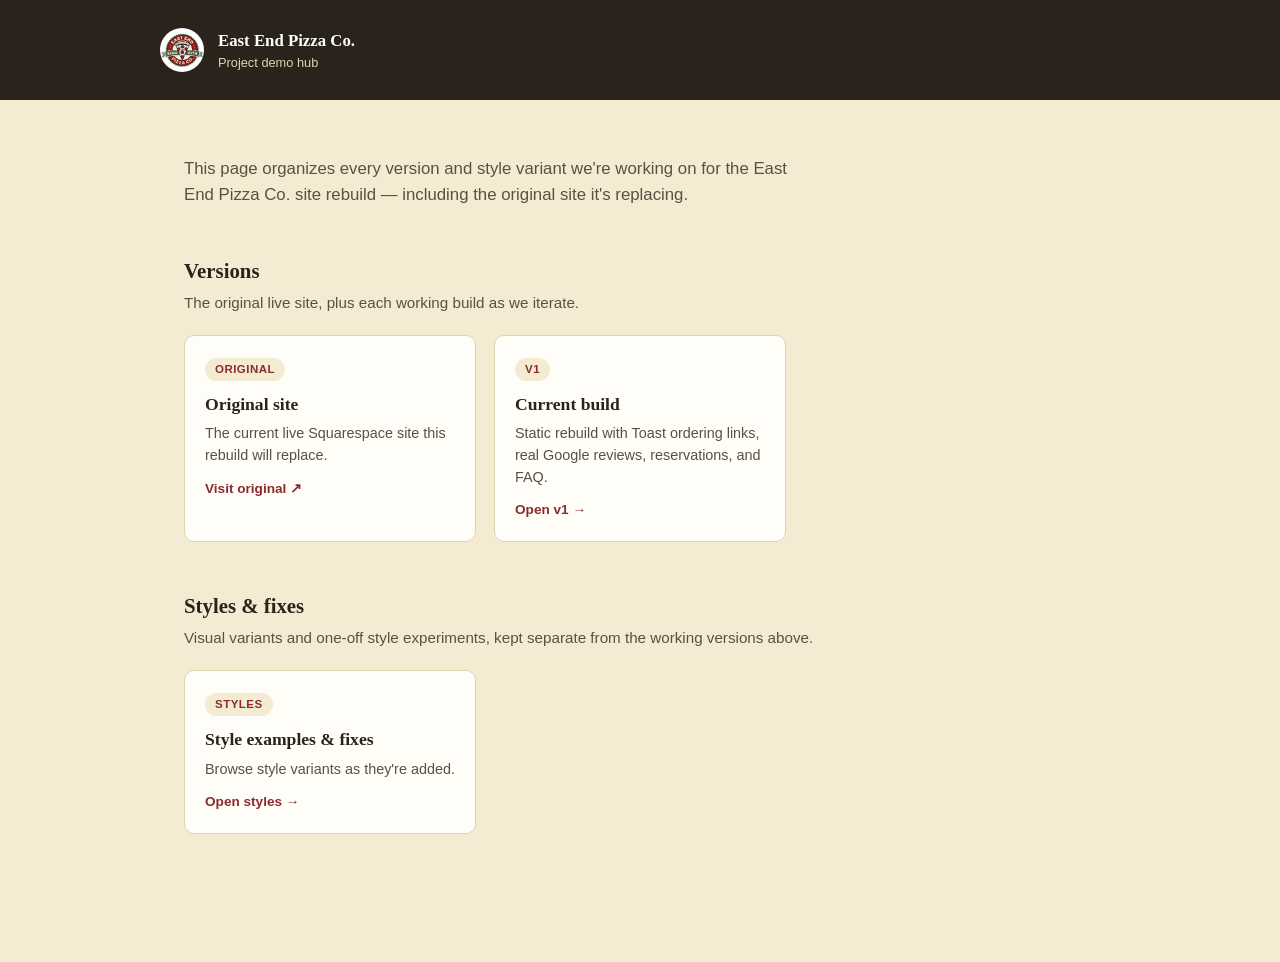
==== commit c8efbd51: "Restructure into a demo hub: root landing page, v1 build, styles section Root now mirrors the Royal " ====
--- a/index.html
+++ b/index.html
@@ -3,421 +3,57 @@
 <head>
 <meta charset="UTF-8">
 <meta name="viewport" content="width=device-width, initial-scale=1.0">
-<title>East End Pizza Co. | Brick Oven Pizza in Kerrville, TX</title>
-<meta name="description" content="Family-owned brick oven pizza on the river in Kerrville, TX. Order online, reserve a table, or swing by for pizza, subs, salads, and more. Open daily.">
-<link rel="canonical" href="https://kerrtxeastendpizzaco.com/">
-
-<meta property="og:type" content="restaurant">
-<meta property="og:site_name" content="East End Pizza Co.">
-<meta property="og:title" content="East End Pizza Co. | Brick Oven Pizza in Kerrville, TX">
-<meta property="og:description" content="Family-owned brick oven pizza on the river in Kerrville, TX. Order online, reserve a table, or swing by for pizza, subs, salads, and more. Open daily.">
-<meta property="og:url" content="https://kerrtxeastendpizzaco.com/">
-<meta property="og:image" content="https://kerrtxeastendpizzaco.com/assets/img/dining-room.jpg">
-<meta property="og:image:width" content="1600">
-<meta property="og:image:height" content="1200">
-<meta property="og:locale" content="en_US">
-<meta name="twitter:card" content="summary_large_image">
-<meta name="twitter:title" content="East End Pizza Co. | Brick Oven Pizza in Kerrville, TX">
-<meta name="twitter:description" content="Family-owned brick oven pizza on the river in Kerrville, TX. Order online, reserve a table, or swing by for pizza, subs, salads, and more.">
-<meta name="twitter:image" content="https://kerrtxeastendpizzaco.com/assets/img/dining-room.jpg">
-
-<link rel="icon" type="image/png" sizes="32x32" href="assets/img/favicon-32.png">
-<link rel="icon" type="image/png" sizes="16x16" href="assets/img/favicon-16.png">
-<link rel="apple-touch-icon" sizes="180x180" href="assets/img/apple-touch-icon.png">
-<link rel="manifest" href="site.webmanifest">
-<meta name="theme-color" content="#8c2b2f">
-
-<link rel="preconnect" href="https://fonts.googleapis.com">
-<link rel="preconnect" href="https://fonts.gstatic.com" crossorigin>
-<link href="https://fonts.googleapis.com/css2?family=Fraunces:ital,opsz,wght@0,9..144,400;0,9..144,500;0,9..144,600;0,9..144,700;1,9..144,500&family=Caveat:wght@500;600;700&family=Inter:wght@400;500;600;700&display=swap" rel="stylesheet">
-<link rel="stylesheet" href="css/style.css">
-
-<script type="application/ld+json">
-{
-  "@context": "https://schema.org",
-  "@type": "Restaurant",
-  "name": "East End Pizza Co.",
-  "image": "https://kerrtxeastendpizzaco.com/assets/img/dining-room.jpg",
-  "url": "https://kerrtxeastendpizzaco.com/",
-  "telephone": "+1-830-955-5046",
-  "priceRange": "$10-$20",
-  "servesCuisine": ["Pizza", "Italian", "American"],
-  "acceptsReservations": "True",
-  "menu": "https://order.toasttab.com/online/east-end-pizza-company-1700-water-street",
-  "address": {
-    "@type": "PostalAddress",
-    "streetAddress": "1700 Water St",
-    "addressLocality": "Kerrville",
-    "addressRegion": "TX",
-    "postalCode": "78028",
-    "addressCountry": "US"
-  },
-  "sameAs": [
-    "https://www.tiktok.com/@east.end.pizza.co",
-    "https://www.google.com/maps/place/East+End+Pizza+Co./@30.0358014,-99.1358318,17z/data=!3m1!4b1!4m6!3m5!1s0x865be300354092bf:0xbd9b4a4aaf1dc090!8m2!3d30.0358014!4d-99.1358318!16s%2Fg%2F11x2wx5tgn"
-  ],
-  "aggregateRating": {
-    "@type": "AggregateRating",
-    "ratingValue": "4.4",
-    "reviewCount": "182"
-  },
-  "openingHoursSpecification": [
-    { "@type": "OpeningHoursSpecification", "dayOfWeek": ["Monday","Tuesday","Wednesday","Thursday","Sunday"], "opens": "11:00", "closes": "20:00" },
-    { "@type": "OpeningHoursSpecification", "dayOfWeek": ["Friday","Saturday"], "opens": "11:00", "closes": "21:00" }
-  ]
-}
-</script>
+<title>East End Pizza Co. — Project Demos</title>
+<meta name="robots" content="noindex">
+<link rel="stylesheet" href="css/hub.css">
 </head>
 <body>
 
-<a class="skip-link" href="#main-content">Skip to content</a>
-
-<div class="announce">
-  🍕 We're now open Sundays until 8 PM — drive-thru window open for pickup &amp; delivery! &nbsp;·&nbsp;
-  <a href="https://www.toasttab.com/east-end-pizza-company-1700-water-street" target="_blank" rel="noopener">Order online</a>
-</div>
-
-<header class="site-header">
-  <div class="container">
-    <a href="index.html" class="brand">
-      <img src="assets/img/logo.jpg" alt="East End Pizza Co. logo">
-      <span class="brand-text">East End Pizza Co.<span>Brick Oven &middot; Kerrville, TX</span></span>
-    </a>
-
-    <nav class="nav-links" id="navLinks">
-      <a href="#about">Our Story</a>
-      <a href="#menu">Menu</a>
-      <a href="#reviews">Reviews</a>
-      <a href="#faq">FAQ</a>
-      <a href="#location">Hours &amp; Location</a>
-      <a href="reservations.html" class="nav-reserve-mobile">Reserve a Table</a>
-    </nav>
-
-    <div class="nav-cta">
-      <a href="reservations.html" class="btn btn-outline">Reserve a Table</a>
-      <a href="https://www.toasttab.com/east-end-pizza-company-1700-water-street" target="_blank" rel="noopener" class="btn btn-primary">Order Online</a>
-      <button class="nav-toggle" id="navToggle" aria-label="Toggle menu"><span></span><span></span><span></span></button>
+<header class="hub-header">
+  <div class="brand">
+    <img src="v1/assets/img/logo.jpg" alt="East End Pizza Co.">
+    <div class="brand-text">
+      <strong>East End Pizza Co.</strong>
+      <span>Project demo hub</span>
     </div>
   </div>
 </header>
 
-<section class="hero" id="main-content">
-  <img src="assets/img/dining-room.jpg" alt="Inside East End Pizza Co.'s brick-walled dining room in Kerrville, TX" class="hero-bg">
-  <div class="container">
-    <div class="hero-content">
-      <span class="hero-badge">★★★★★ &nbsp;<strong>4.4</strong> on Google &middot; 181 reviews</span>
-      <span class="eyebrow">Bricked, baked &amp; blessed by the Texas sun</span>
-      <h1>Handmade brick oven pizza, right on the river.</h1>
-      <p class="lead">Family owned and operated in the heart of the Texas Hill Country. Great food, great drinks, and great times by the riverside — dine in, pick up at our drive-thru window, or have it delivered.</p>
-      <div class="hero-actions">
-        <a href="https://www.toasttab.com/east-end-pizza-company-1700-water-street" target="_blank" rel="noopener" class="btn btn-primary">Order Online</a>
-        <a href="reservations.html" class="btn btn-secondary">Reserve a Table</a>
-      </div>
-    </div>
-  </div>
-</section>
+<main>
+  <p class="intro">This page organizes every version and style variant we're working on for the East End Pizza Co. site rebuild — including the original site it's replacing.</p>
 
-<section class="info-strip">
-  <div class="container">
-    <div class="info-item">
-      <div class="icon">
-        <svg width="20" height="20" viewBox="0 0 24 24" fill="none" stroke="currentColor" stroke-width="2"><circle cx="12" cy="12" r="10"/><path d="M12 6v6l4 2"/></svg>
-      </div>
-      <div>
-        <h4>Open Daily</h4>
-        <p>Mon&ndash;Thu &amp; Sun 11am&ndash;8pm &middot; Fri&ndash;Sat 11am&ndash;9pm</p>
-      </div>
-    </div>
-    <div class="info-item">
-      <div class="icon">
-        <svg width="20" height="20" viewBox="0 0 24 24" fill="none" stroke="currentColor" stroke-width="2"><path d="M3 12h18M3 12a9 9 0 0 1 9-9m-9 9a9 9 0 0 0 9 9m0-18a9 9 0 0 1 9 9m-9-9c2 2.5 3 5.5 3 9s-1 6.5-3 9m0-18c-2 2.5-3 5.5-3 9s1 6.5 3 9m9-9a9 9 0 0 1-9 9"/></svg>
-      </div>
-      <div>
-        <h4>Drive-Thru Pickup &amp; Delivery</h4>
-        <p>Order ahead online, or call it in at (830) 955-5046</p>
-      </div>
-    </div>
-    <div class="info-item">
-      <div class="icon">
-        <svg width="20" height="20" viewBox="0 0 24 24" fill="none" stroke="currentColor" stroke-width="2"><path d="M21 10c0 6-9 12-9 12s-9-6-9-12a9 9 0 0 1 18 0Z"/><circle cx="12" cy="10" r="3"/></svg>
-      </div>
-      <div>
-        <h4>1700 Water St.</h4>
-        <p>Kerrville, TX 78028 &middot; <a href="https://maps.google.com/?q=1700+Water+St+Kerrville+TX+78028" target="_blank" rel="noopener" style="text-decoration:underline;">Get Directions</a></p>
-      </div>
-    </div>
-  </div>
-</section>
-
-<section class="section" id="about">
-  <div class="container about-grid">
-    <div class="about-img">
-      <img src="assets/img/hero-making-pizza.jpg" alt="Nick stretching pizza dough in the East End Pizza Co. kitchen">
-      <div class="stat-pill">
-        <strong>19+</strong>
-        <span>Years serving the Hill Country</span>
-      </div>
-    </div>
-    <div class="about-copy">
-      <span class="eyebrow">Our Story</span>
-      <h2>A family recipe, baked in the Texas Hill Country.</h2>
-      <p>East End Pizza Company is a family owned and operated restaurant located right on the river in Kerrville. Our mission is simple: serve you a slice of paradise so good you'll be dreaming about that stringy, melty cheese for weeks. We're your one-stop shop for great food, great drinks, and great times by the riverside.</p>
-      <p>East End Pizza Co. is owned by Brick and Jennifer Gibson &mdash; also the owners of Brick's River Cafe in Bandera, TX and Attainable Fitness at Riverhill Country Club. They've been serving the Texas Hill Country for the last 19 years, and this brick oven pizzeria is their latest labor of love.</p>
-      <div class="owners-note">
-        <p>Much love, but no association with West End Pizza in Fredericksburg. 😉</p>
-      </div>
-    </div>
-  </div>
-</section>
-
-<section class="section section-alt" id="menu">
-  <div class="container">
-    <div class="section-head">
-      <span class="eyebrow">Fresh From the Brick Oven</span>
-      <h2>A few of our favorites</h2>
-      <p>Hand-stretched dough, real mozzarella, and toppings worth driving for. Our full menu &mdash; and online ordering &mdash; lives on Toast.</p>
-    </div>
-    <div class="menu-grid">
-      <a class="menu-card" href="https://order.toasttab.com/online/east-end-pizza-company-1700-water-street/item-10-figgy-piggy_14092c29-8c30-4fb9-a6a2-592cbfaf8eb7" target="_blank" rel="noopener">
-        <span class="tag">Specialty Pizza</span>
-        <h3>Figgy Piggy <span class="price">$12.99+</span></h3>
-        <p>Fig preserves, caramelized onions, and bacon on a white pizza base, topped with arugula.</p>
-        <span class="menu-card-cta">Order on Toast &rarr;</span>
+  <section class="hub-section">
+    <h2>Versions</h2>
+    <p class="section-note">The original live site, plus each working build as we iterate.</p>
+    <div class="hub-grid">
+      <a class="hub-card" href="https://kerrtxeastendpizzaco.com/" target="_blank" rel="noopener">
+        <span class="tag">Original</span>
+        <h3>Original site</h3>
+        <p>The current live Squarespace site this rebuild will replace.</p>
+        <span class="go">Visit original &#8599;</span>
       </a>
-      <a class="menu-card" href="https://order.toasttab.com/online/east-end-pizza-company-1700-water-street/item-10-sweet-heat_9bbf4bf7-4448-42c5-a772-d6be62d76e09" target="_blank" rel="noopener">
-        <span class="tag">Specialty Pizza</span>
-        <h3>Sweet Heat <span class="price">$12.99+</span></h3>
-        <p>Pepperoni on mozzarella and tomato sauce, topped with sweet jalape&ntilde;os and a swirl of hot honey.</p>
-        <span class="menu-card-cta">Order on Toast &rarr;</span>
-      </a>
-      <a class="menu-card" href="https://order.toasttab.com/online/east-end-pizza-company-1700-water-street/item-10-carnivore_46246bfa-39f4-4d15-9556-3160338b0d3c" target="_blank" rel="noopener">
-        <span class="tag">Primo Pizza</span>
-        <h3>Carnivore <span class="price">$13.99+</span></h3>
-        <p>Pepperoni, sausage, ham, sliced meatballs, and bacon on a classic tomato sauce base.</p>
-        <span class="menu-card-cta">Order on Toast &rarr;</span>
-      </a>
-      <a class="menu-card" href="https://order.toasttab.com/online/east-end-pizza-company-1700-water-street/item-caprese-salad_1fb44582-e6c9-4b35-b056-e13f43b9a921" target="_blank" rel="noopener">
-        <span class="tag">Starter</span>
-        <h3>Caprese Salad <span class="price">$11.99</span></h3>
-        <p>Fresh mozzarella, tomatoes, and basil, drizzled with olive oil and balsamic reduction.</p>
-        <span class="menu-card-cta">Order on Toast &rarr;</span>
-      </a>
-      <a class="menu-card" href="https://order.toasttab.com/online/east-end-pizza-company-1700-water-street/item-philly-cheesesteak-sub_c4c1aa56-3fab-4fde-94e8-caacc25a4aff" target="_blank" rel="noopener">
-        <span class="tag">Hot Sub</span>
-        <h3>Philly Cheesesteak <span class="price">$12.49</span></h3>
-        <p>Shaved steak, melted cheese, and grilled onions on a toasted sub roll.</p>
-        <span class="menu-card-cta">Order on Toast &rarr;</span>
-      </a>
-      <a class="menu-card" href="https://order.toasttab.com/online/east-end-pizza-company-1700-water-street/item-16-pepperoni_ae81aefb-e369-4e56-ba70-1b6cc808be98" target="_blank" rel="noopener">
-        <span class="tag">Classic Pizza</span>
-        <h3>16&Prime; Pepperoni <span class="price">$18.99+</span></h3>
-        <p>Classic pepperoni slices on a bed of mozzarella and tomato sauce.</p>
-        <span class="menu-card-cta">Order on Toast &rarr;</span>
+      <a class="hub-card" href="v1/">
+        <span class="tag">v1</span>
+        <h3>Current build</h3>
+        <p>Static rebuild with Toast ordering links, real Google reviews, reservations, and FAQ.</p>
+        <span class="go">Open v1 &rarr;</span>
       </a>
     </div>
-    <div class="menu-cta">
-      <p>Build-your-own pizzas, wings, desserts, and more &mdash; see everything and order ahead.</p>
-      <a href="https://www.toasttab.com/east-end-pizza-company-1700-water-street" target="_blank" rel="noopener" class="btn btn-primary">View Full Menu &amp; Order on Toast</a>
-      <div class="menu-extras">
-        <a href="https://www.toasttab.com/east-end-pizza-company-1700-water-street/giftcards" target="_blank" rel="noopener">Buy a Gift Card</a>
-        <span class="menu-extras-divider">&middot;</span>
-        <a href="https://order.toasttab.com/online/east-end-pizza-company-1700-water-street" target="_blank" rel="noopener">Earn a Bonus Visit &mdash; Join Rewards</a>
-      </div>
-    </div>
-  </div>
-</section>
+  </section>
 
-<section class="section" id="reviews">
-  <div class="container">
-    <div class="section-head">
-      <span class="eyebrow">What Folks Are Saying</span>
-      <h2>Loved by locals and visitors alike</h2>
-      <div class="rating-summary">
-        <span class="stars">★★★★★</span> 4.4 out of 5 &middot; 182 Google reviews
-      </div>
-      <a class="reviews-link" href="https://www.google.com/maps/place/East+End+Pizza+Co./@30.0358014,-99.1358318,17z/data=!3m1!4b1!4m6!3m5!1s0x865be300354092bf:0xbd9b4a4aaf1dc090!8m2!3d30.0358014!4d-99.1358318!16s%2Fg%2F11x2wx5tgn" target="_blank" rel="noopener">Read all our reviews on Google &rarr;</a>
-    </div>
-    <div class="testimonial-grid">
-      <a class="testimonial-card" href="https://www.google.com/maps/place/East+End+Pizza+Co./@30.0358014,-99.1358318,17z/data=!3m1!4b1!4m6!3m5!1s0x865be300354092bf:0xbd9b4a4aaf1dc090!8m2!3d30.0358014!4d-99.1358318!16s%2Fg%2F11x2wx5tgn" target="_blank" rel="noopener">
-        <span class="stars">★★★★★</span>
-        <p class="quote">"Great pizza!!! The crust was perfect and the toppings were abundant! Great flavor and not too saucy! Everyone we spoke to was helpful and friendly!"</p>
-        <div class="author"><span class="avatar">M</span> Michele Lover <span class="review-src">on Google</span></div>
-      </a>
-      <a class="testimonial-card" href="https://www.google.com/maps/place/East+End+Pizza+Co./@30.0358014,-99.1358318,17z/data=!3m1!4b1!4m6!3m5!1s0x865be300354092bf:0xbd9b4a4aaf1dc090!8m2!3d30.0358014!4d-99.1358318!16s%2Fg%2F11x2wx5tgn" target="_blank" rel="noopener">
-        <span class="stars">★★★★★</span>
-        <p class="quote">"We try to eat here once a week. Everything we've tried is delicious &mdash; the meatball sub and Philly Cheesesteak sub were absolutely fantastic. Staff are friendly and the restaurant is very clean."</p>
-        <div class="author"><span class="avatar">R</span> Robyn Miley <span class="review-src">on Google</span></div>
-      </a>
-      <a class="testimonial-card" href="https://www.google.com/maps/place/East+End+Pizza+Co./@30.0358014,-99.1358318,17z/data=!3m1!4b1!4m6!3m5!1s0x865be300354092bf:0xbd9b4a4aaf1dc090!8m2!3d30.0358014!4d-99.1358318!16s%2Fg%2F11x2wx5tgn" target="_blank" rel="noopener">
-        <span class="stars">★★★★★</span>
-        <p class="quote">"Nice warm vibe and the server checked in a couple times for my wine refill. The 10 inch was the perfect personal size. I got the Figgy Piggy and hubby got the Carnivore."</p>
-        <div class="author"><span class="avatar">A</span> Alyna Ausley <span class="review-src">on Google</span></div>
+  <section class="hub-section">
+    <h2>Styles &amp; fixes</h2>
+    <p class="section-note">Visual variants and one-off style experiments, kept separate from the working versions above.</p>
+    <div class="hub-grid">
+      <a class="hub-card" href="styles/">
+        <span class="tag">Styles</span>
+        <h3>Style examples &amp; fixes</h3>
+        <p>Browse style variants as they're added.</p>
+        <span class="go">Open styles &rarr;</span>
       </a>
     </div>
-    <a class="tiktok-callout" href="https://www.tiktok.com/@east.end.pizza.co" target="_blank" rel="noopener">
-      <svg width="22" height="22" viewBox="0 0 24 24" fill="currentColor"><path d="M16.6 5.82s.51.5 0 0A4.278 4.278 0 0 1 15.54 3h-3.09v12.4a2.592 2.592 0 0 1-2.59 2.5c-1.42 0-2.6-1.16-2.6-2.6 0-1.72 1.66-3.01 3.37-2.48V9.66c-3.45-.46-6.47 2.22-6.47 5.64 0 3.33 2.76 5.7 5.69 5.7 3.14 0 5.69-2.55 5.69-5.7V9.01a7.35 7.35 0 0 0 4.3 1.38V7.3s-1.88.09-3.24-1.48Z"/></svg>
-      Follow <strong>@east.end.pizza.co</strong> on TikTok
-    </a>
-  </div>
-</section>
+  </section>
+</main>
 
-<section class="section section-alt" id="faq">
-  <div class="container">
-    <div class="section-head">
-      <span class="eyebrow">Good to Know</span>
-      <h2>Frequently asked questions</h2>
-    </div>
-    <div class="faq-list">
-      <details class="faq-item">
-        <summary>Do you take reservations?</summary>
-        <p>Yes &mdash; <a href="reservations.html">request a table online</a> and we'll confirm by phone or email. For same-day requests or parties of 8 or more, please call us directly at <a href="tel:+18309555046">(830) 955-5046</a>.</p>
-      </details>
-      <details class="faq-item">
-        <summary>Do you offer delivery and takeout?</summary>
-        <p>Yes &mdash; dine-in, drive-thru pickup, and delivery are all available. <a href="https://www.toasttab.com/east-end-pizza-company-1700-water-street" target="_blank" rel="noopener">Order online through Toast</a>, or you can schedule an order ahead for later.</p>
-      </details>
-      <details class="faq-item">
-        <summary>Is there a drive-thru window?</summary>
-        <p>Yes, our drive-thru window is open for pickup and delivery orders during regular hours.</p>
-      </details>
-      <details class="faq-item">
-        <summary>Do you sell gift cards?</summary>
-        <p>Yes &mdash; <a href="https://www.toasttab.com/east-end-pizza-company-1700-water-street/giftcards" target="_blank" rel="noopener">gift cards are available here</a>, delivered digitally.</p>
-      </details>
-      <details class="faq-item">
-        <summary>Is there a rewards program?</summary>
-        <p>Yes &mdash; sign up when you order online and earn a bonus visit just for joining, plus rewards toward future visits.</p>
-      </details>
-      <details class="faq-item">
-        <summary>What are your hours?</summary>
-        <p>Monday &ndash; Thursday and Sunday, 11am &ndash; 8pm. Friday &ndash; Saturday, 11am &ndash; 9pm. See the <a href="#location">full hours &amp; location</a> below.</p>
-      </details>
-    </div>
-  </div>
-</section>
-
-<section class="reserve-band">
-  <div class="container">
-    <div>
-      <span class="eyebrow">Planning ahead?</span>
-      <h2>Save your table by the river.</h2>
-      <p>Tell us the date, time, and party size — we'll confirm your reservation as quickly as we can.</p>
-    </div>
-    <a href="reservations.html" class="btn btn-secondary">Request a Reservation</a>
-  </div>
-</section>
-
-<section class="catering-band">
-  <div class="container">
-    <div>
-      <span class="eyebrow">Hosting something bigger?</span>
-      <h2>We cater parties, events, and large groups.</h2>
-      <p>Tell us what you're planning and we'll work out the details — call or email and we'll get back to you.</p>
-    </div>
-    <div class="catering-actions">
-      <a href="tel:+18309555046" class="btn btn-secondary">Call (830) 955-5046</a>
-      <a href="mailto:kerrtxeastendpizzaco@gmail.com?subject=Catering%20Inquiry" class="btn btn-secondary">Email Us</a>
-    </div>
-  </div>
-</section>
-
-<section class="section" id="location">
-  <div class="container location-grid">
-    <div class="location-card">
-      <span class="eyebrow">Visit Us</span>
-      <h3>Hours &amp; Location</h3>
-      <table class="hours-table" id="hoursTable">
-        <tr data-day="1"><td>Monday</td><td>11:00 AM &ndash; 8:00 PM</td></tr>
-        <tr data-day="2"><td>Tuesday</td><td>11:00 AM &ndash; 8:00 PM</td></tr>
-        <tr data-day="3"><td>Wednesday</td><td>11:00 AM &ndash; 8:00 PM</td></tr>
-        <tr data-day="4"><td>Thursday</td><td>11:00 AM &ndash; 8:00 PM</td></tr>
-        <tr data-day="5"><td>Friday</td><td>11:00 AM &ndash; 9:00 PM</td></tr>
-        <tr data-day="6"><td>Saturday</td><td>11:00 AM &ndash; 9:00 PM</td></tr>
-        <tr data-day="0"><td>Sunday</td><td>11:00 AM &ndash; 8:00 PM</td></tr>
-      </table>
-
-      <ul class="contact-list">
-        <li>
-          <span class="icon">
-            <svg width="16" height="16" viewBox="0 0 24 24" fill="none" stroke="currentColor" stroke-width="2"><path d="M21 10c0 6-9 12-9 12s-9-6-9-12a9 9 0 0 1 18 0Z"/><circle cx="12" cy="10" r="3"/></svg>
-          </span>
-          1700 Water St., Kerrville, TX 78028
-        </li>
-        <li>
-          <span class="icon">
-            <svg width="16" height="16" viewBox="0 0 24 24" fill="none" stroke="currentColor" stroke-width="2"><path d="M22 16.92v3a2 2 0 0 1-2.18 2 19.79 19.79 0 0 1-8.63-3.07 19.5 19.5 0 0 1-6-6 19.79 19.79 0 0 1-3.07-8.67A2 2 0 0 1 4.11 2h3a2 2 0 0 1 2 1.72c.127.96.362 1.903.7 2.81a2 2 0 0 1-.45 2.11L8.09 9.91a16 16 0 0 0 6 6l1.27-1.27a2 2 0 0 1 2.11-.45c.907.338 1.85.573 2.81.7A2 2 0 0 1 22 16.92Z"/></svg>
-          </span>
-          <a href="tel:+18309555046">(830) 955-5046</a>
-        </li>
-        <li>
-          <span class="icon">
-            <svg width="16" height="16" viewBox="0 0 24 24" fill="none" stroke="currentColor" stroke-width="2"><path d="M4 4h16v16H4z"/><path d="m4 6 8 7 8-7"/></svg>
-          </span>
-          <a href="mailto:kerrtxeastendpizzaco@gmail.com">kerrtxeastendpizzaco@gmail.com</a>
-        </li>
-      </ul>
-
-      <a href="https://www.tiktok.com/@east.end.pizza.co" target="_blank" rel="noopener" class="footer-social" style="background:rgba(140,43,47,0.08); color:var(--red);">
-        <svg width="16" height="16" viewBox="0 0 24 24" fill="currentColor"><path d="M16.6 5.82s.51.5 0 0A4.278 4.278 0 0 1 15.54 3h-3.09v12.4a2.592 2.592 0 0 1-2.59 2.5c-1.42 0-2.6-1.16-2.6-2.6 0-1.72 1.66-3.01 3.37-2.48V9.66c-3.45-.46-6.47 2.22-6.47 5.64 0 3.33 2.76 5.7 5.69 5.7 3.14 0 5.69-2.55 5.69-5.7V9.01a7.35 7.35 0 0 0 4.3 1.38V7.3s-1.88.09-3.24-1.48Z"/></svg>
-        @east.end.pizza.co
-      </a>
-    </div>
-
-    <div class="map-wrap">
-      <iframe
-        src="https://www.google.com/maps?q=East+End+Pizza+Co,+1700+Water+St,+Kerrville,+TX+78028&output=embed"
-        allowfullscreen="" loading="lazy" referrerpolicy="no-referrer-when-downgrade"
-        title="Map to East End Pizza Co."></iframe>
-    </div>
-  </div>
-</section>
-
-<footer class="site-footer">
-  <div class="container">
-    <div class="footer-grid">
-      <div>
-        <div class="footer-brand">
-          <img src="assets/img/logo.jpg" alt="East End Pizza Co. logo">
-          <span>East End Pizza Co.</span>
-        </div>
-        <p>Bricked, baked, and blessed by the Texas sun. Family owned and operated in Kerrville, TX.</p>
-        <a href="https://www.tiktok.com/@east.end.pizza.co" target="_blank" rel="noopener" class="footer-social">
-          <svg width="16" height="16" viewBox="0 0 24 24" fill="currentColor"><path d="M16.6 5.82s.51.5 0 0A4.278 4.278 0 0 1 15.54 3h-3.09v12.4a2.592 2.592 0 0 1-2.59 2.5c-1.42 0-2.6-1.16-2.6-2.6 0-1.72 1.66-3.01 3.37-2.48V9.66c-3.45-.46-6.47 2.22-6.47 5.64 0 3.33 2.76 5.7 5.69 5.7 3.14 0 5.69-2.55 5.69-5.7V9.01a7.35 7.35 0 0 0 4.3 1.38V7.3s-1.88.09-3.24-1.48Z"/></svg>
-          Follow on TikTok
-        </a>
-      </div>
-      <div>
-        <h5>Explore</h5>
-        <ul class="footer-links">
-          <li><a href="#about">Our Story</a></li>
-          <li><a href="#menu">Menu Highlights</a></li>
-          <li><a href="#reviews">Reviews</a></li>
-          <li><a href="#faq">FAQ</a></li>
-          <li><a href="reservations.html">Reservations</a></li>
-          <li><a href="https://www.toasttab.com/east-end-pizza-company-1700-water-street" target="_blank" rel="noopener">Order Online</a></li>
-        </ul>
-      </div>
-      <div>
-        <h5>Contact</h5>
-        <ul class="footer-links">
-          <li>1700 Water St., Kerrville, TX 78028</li>
-          <li><a href="tel:+18309555046">(830) 955-5046</a></li>
-          <li><a href="mailto:kerrtxeastendpizzaco@gmail.com">kerrtxeastendpizzaco@gmail.com</a></li>
-        </ul>
-      </div>
-    </div>
-    <div class="footer-bottom">
-      <span>&copy; <span id="year"></span> East End Pizza Co. All rights reserved.</span>
-      <span>Kerrville, Texas</span>
-    </div>
-  </div>
-</footer>
-
-<div class="mobile-order-bar">
-  <a href="reservations.html" class="btn btn-outline">Reserve</a>
-  <a href="https://www.toasttab.com/east-end-pizza-company-1700-water-street" target="_blank" rel="noopener" class="btn btn-primary">Order Online</a>
-</div>
-
-<script src="js/main.js"></script>
 </body>
 </html>
--- a/css/hub.css
+++ b/css/hub.css
@@ -0,0 +1,121 @@
+:root {
+  --ink: #2a231c;
+  --red: #8c2b2f;
+  --red-dark: #6e2124;
+  --green: #4f5c40;
+  --cream: #f4ecd2;
+  --cream-2: #fffdf7;
+  --tan: #e0d3ac;
+  --muted: #5a5044;
+  --font: "Inter", -apple-system, BlinkMacSystemFont, "Segoe UI", sans-serif;
+  --font-head: "Fraunces", serif;
+}
+
+* { box-sizing: border-box; margin: 0; padding: 0; }
+
+body {
+  font-family: var(--font);
+  background: var(--cream);
+  color: var(--ink);
+  line-height: 1.5;
+}
+
+.hub-header {
+  background: var(--ink);
+  padding: 28px 24px;
+}
+
+.hub-header .brand {
+  display: flex;
+  align-items: center;
+  gap: 14px;
+  max-width: 960px;
+  margin: 0 auto;
+}
+
+.hub-header img { height: 44px; width: 44px; border-radius: 50%; object-fit: cover; }
+
+.hub-header .brand-text { color: var(--tan); font-family: var(--font-head); }
+.hub-header .brand-text strong { display: block; font-size: 1.05rem; color: #fff; }
+.hub-header .brand-text span { display: block; font-size: 0.8rem; font-family: var(--font); }
+
+main {
+  max-width: 960px;
+  margin: 0 auto;
+  padding: 56px 24px 80px;
+}
+
+main > p.intro {
+  color: var(--muted);
+  max-width: 620px;
+  margin-bottom: 48px;
+  font-size: 1.05rem;
+}
+
+.hub-section { margin-bottom: 48px; }
+
+.hub-section h2 {
+  font-family: var(--font-head);
+  font-size: 1.3rem;
+  margin-bottom: 6px;
+}
+
+.hub-section .section-note {
+  color: var(--muted);
+  font-size: 0.95rem;
+  margin-bottom: 20px;
+}
+
+.hub-grid {
+  display: grid;
+  grid-template-columns: repeat(auto-fill, minmax(240px, 1fr));
+  gap: 18px;
+}
+
+.hub-card {
+  display: block;
+  background: var(--cream-2);
+  border: 1px solid var(--tan);
+  border-radius: 10px;
+  padding: 20px;
+  text-decoration: none;
+  color: var(--ink);
+  transition: border-color 0.15s, transform 0.15s;
+}
+
+.hub-card:hover {
+  border-color: var(--red);
+  transform: translateY(-2px);
+}
+
+.hub-card .tag {
+  display: inline-block;
+  font-size: 0.72rem;
+  font-weight: 700;
+  letter-spacing: 0.04em;
+  text-transform: uppercase;
+  color: var(--red);
+  background: var(--cream);
+  border-radius: 999px;
+  padding: 3px 10px;
+  margin-bottom: 10px;
+}
+
+.hub-card h3 { font-family: var(--font-head); font-size: 1.1rem; margin-bottom: 6px; }
+.hub-card p { color: var(--muted); font-size: 0.9rem; }
+.hub-card .go { display: inline-block; margin-top: 12px; font-size: 0.85rem; color: var(--red); font-weight: 600; }
+
+.hub-card.empty {
+  border-style: dashed;
+  color: var(--muted);
+}
+.hub-card.empty:hover { transform: none; border-color: var(--tan); }
+
+.back-link {
+  display: inline-block;
+  margin-bottom: 28px;
+  color: var(--muted);
+  text-decoration: none;
+  font-size: 0.9rem;
+}
+.back-link:hover { color: var(--ink); }
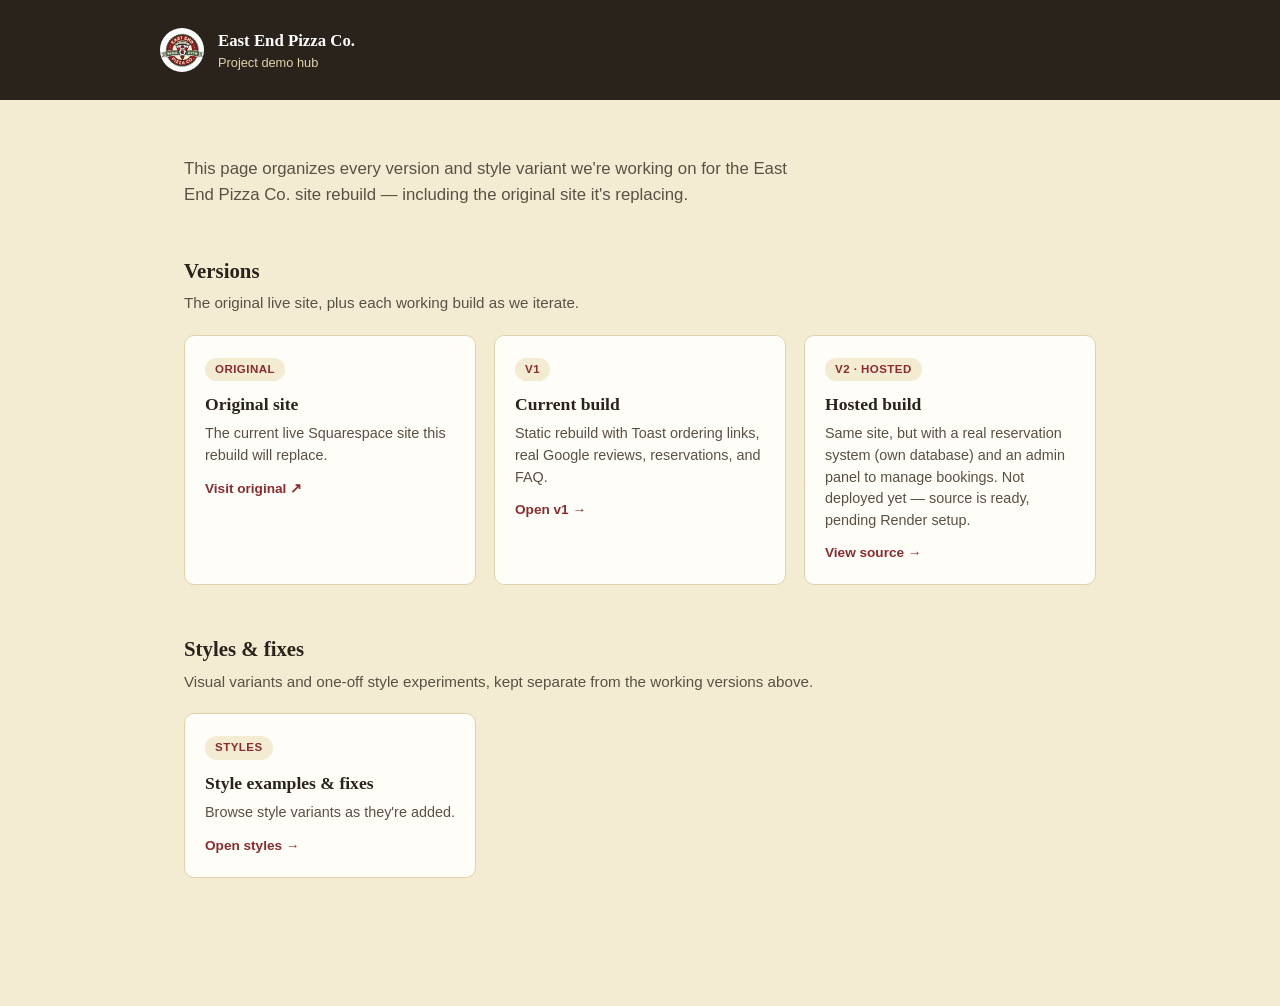
==== commit f877e5d9: "Add hosted build (v2) card to the demo hub Links to the east-end-pizza-hosted repo for now since it " ====
--- a/index.html
+++ b/index.html
@@ -38,6 +38,12 @@
         <p>Static rebuild with Toast ordering links, real Google reviews, reservations, and FAQ.</p>
         <span class="go">Open v1 &rarr;</span>
       </a>
+      <a class="hub-card" href="https://github.com/solidusbm/east-end-pizza-hosted" target="_blank" rel="noopener">
+        <span class="tag">v2 &middot; hosted</span>
+        <h3>Hosted build</h3>
+        <p>Same site, but with a real reservation system (own database) and an admin panel to manage bookings. Not deployed yet &mdash; source is ready, pending Render setup.</p>
+        <span class="go">View source &rarr;</span>
+      </a>
     </div>
   </section>
 
